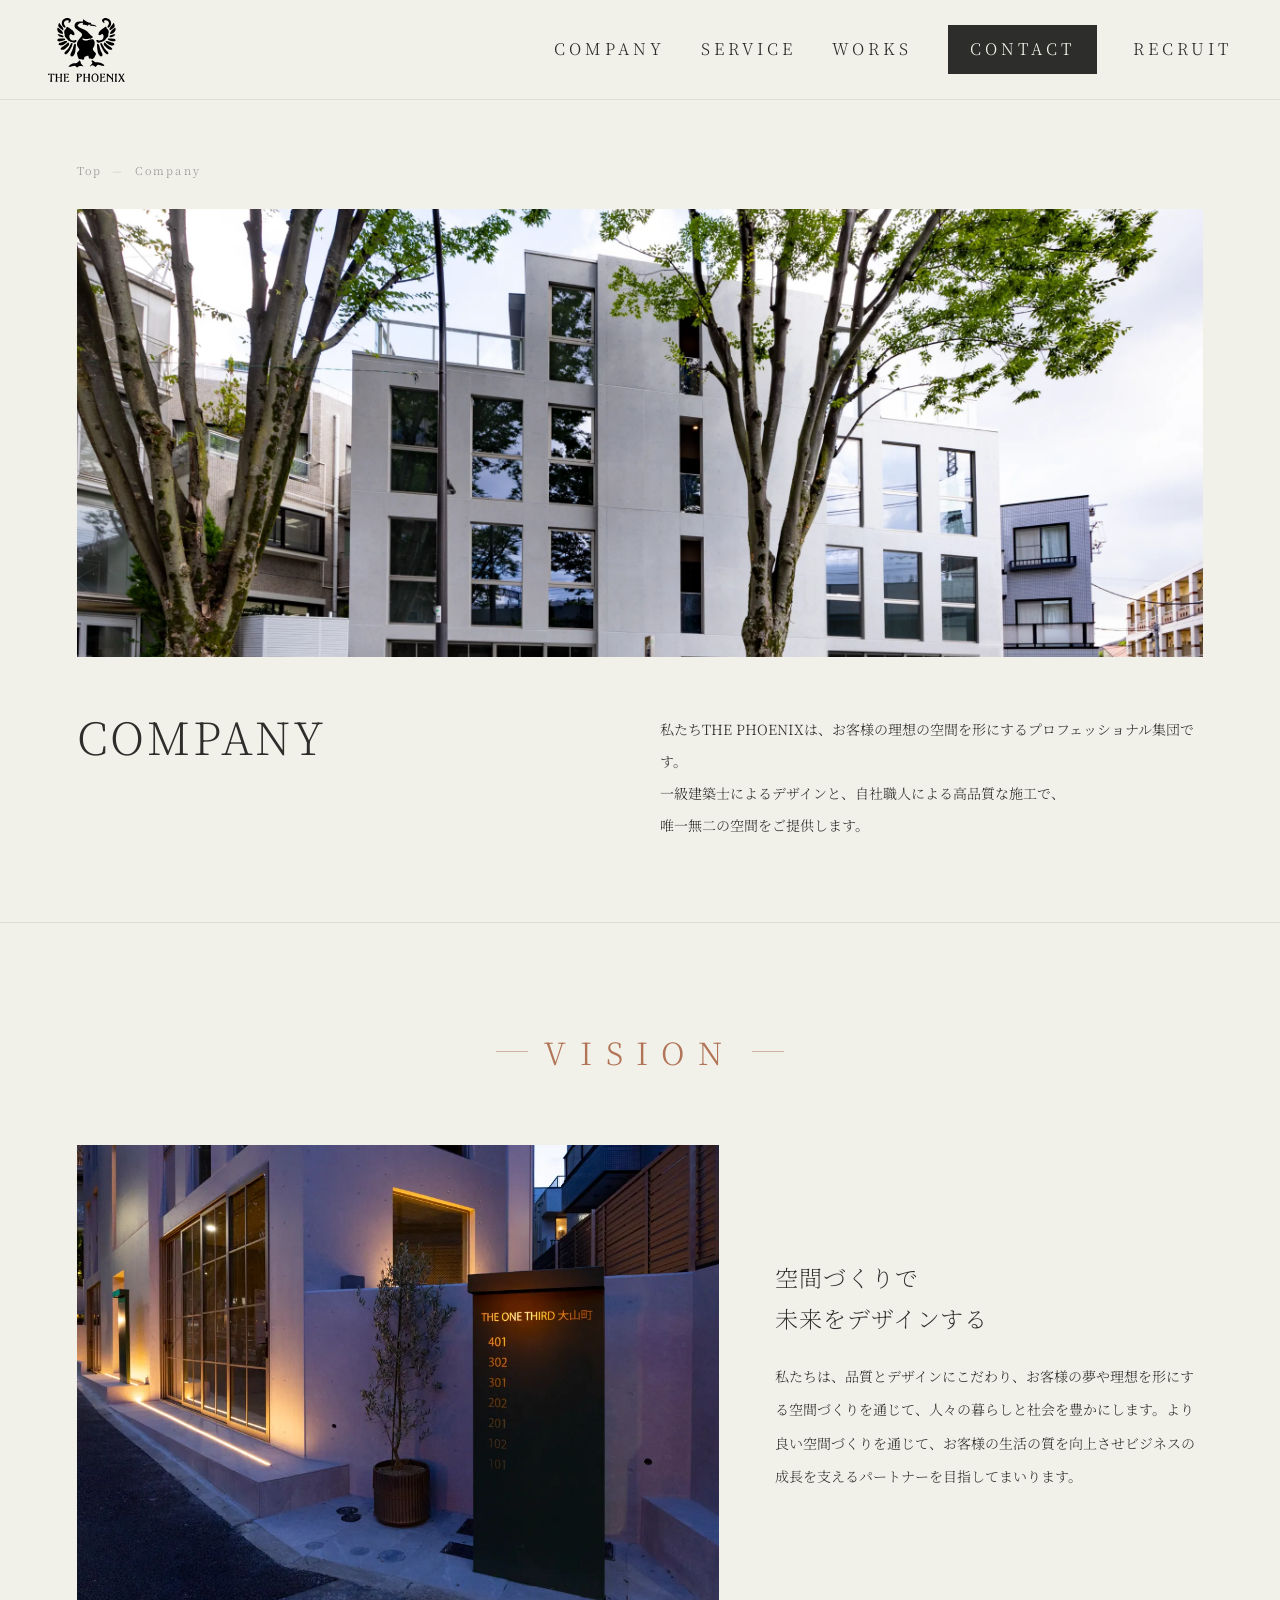
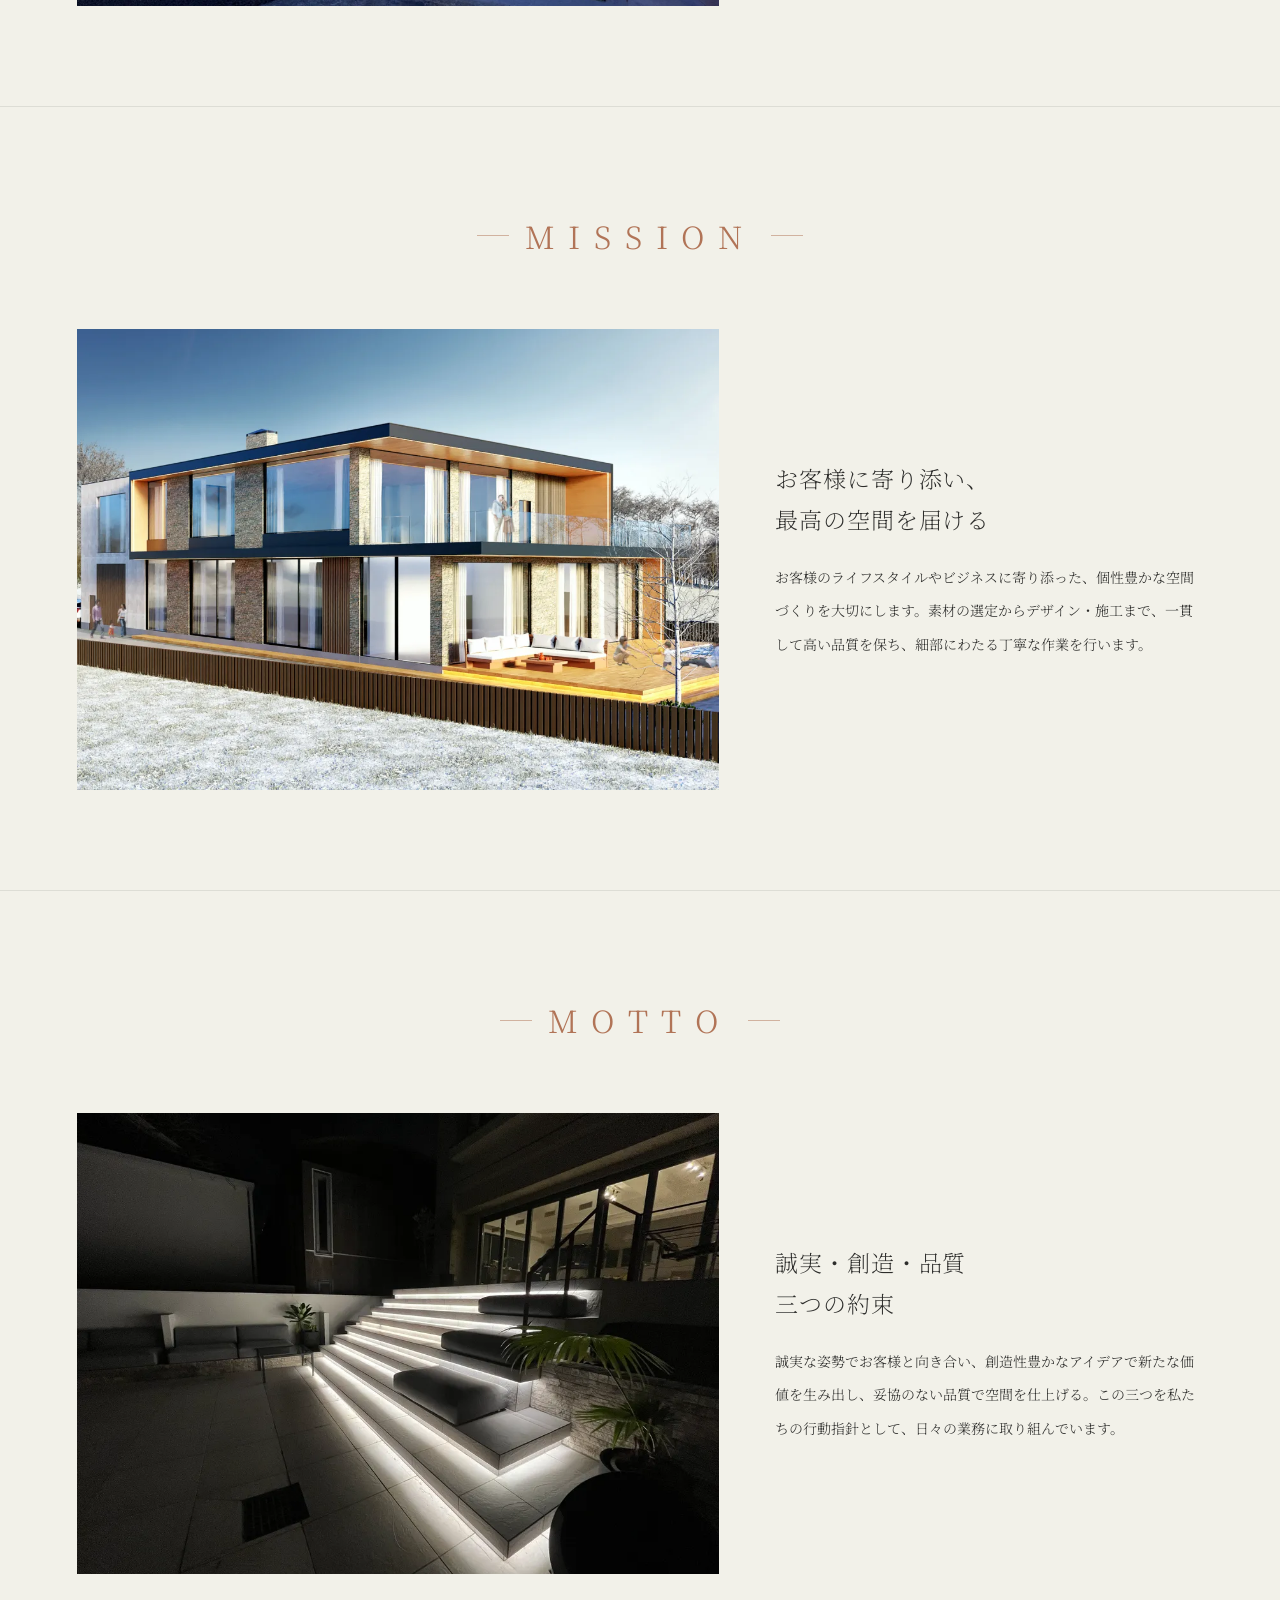
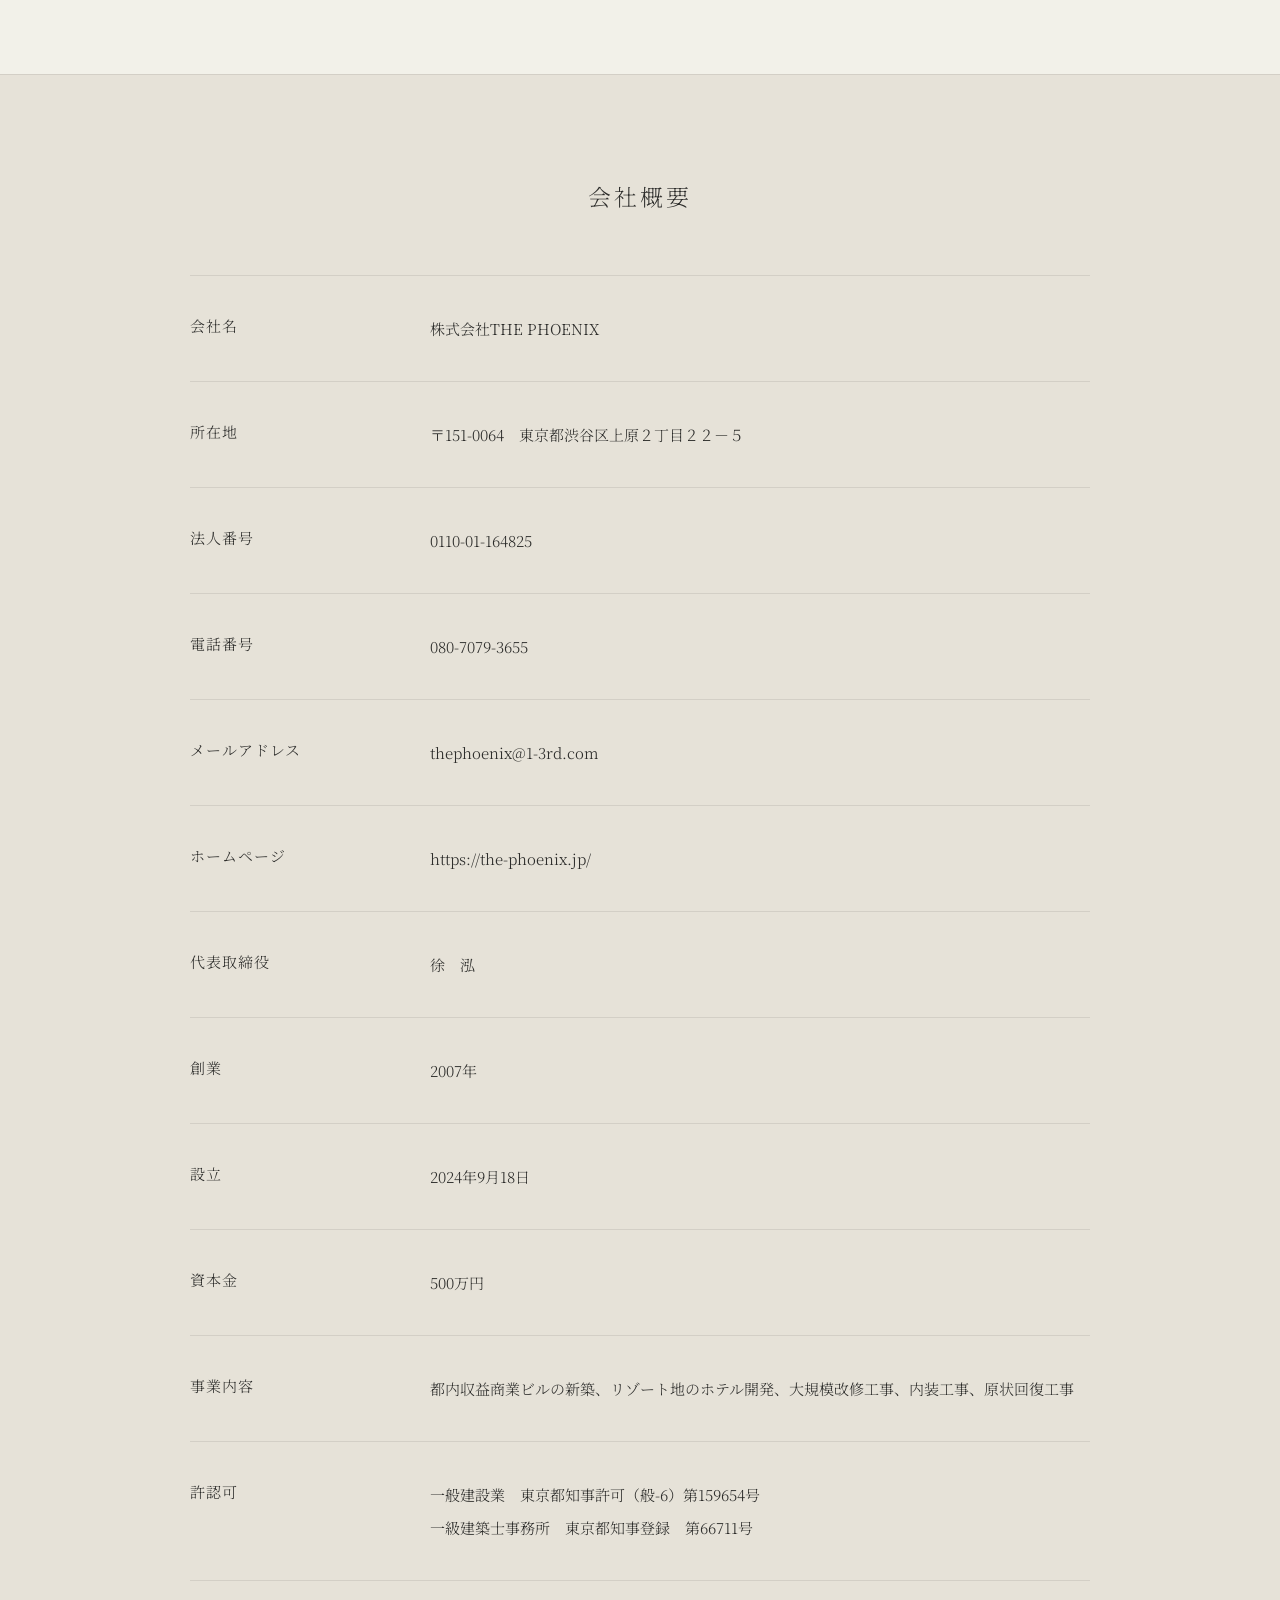
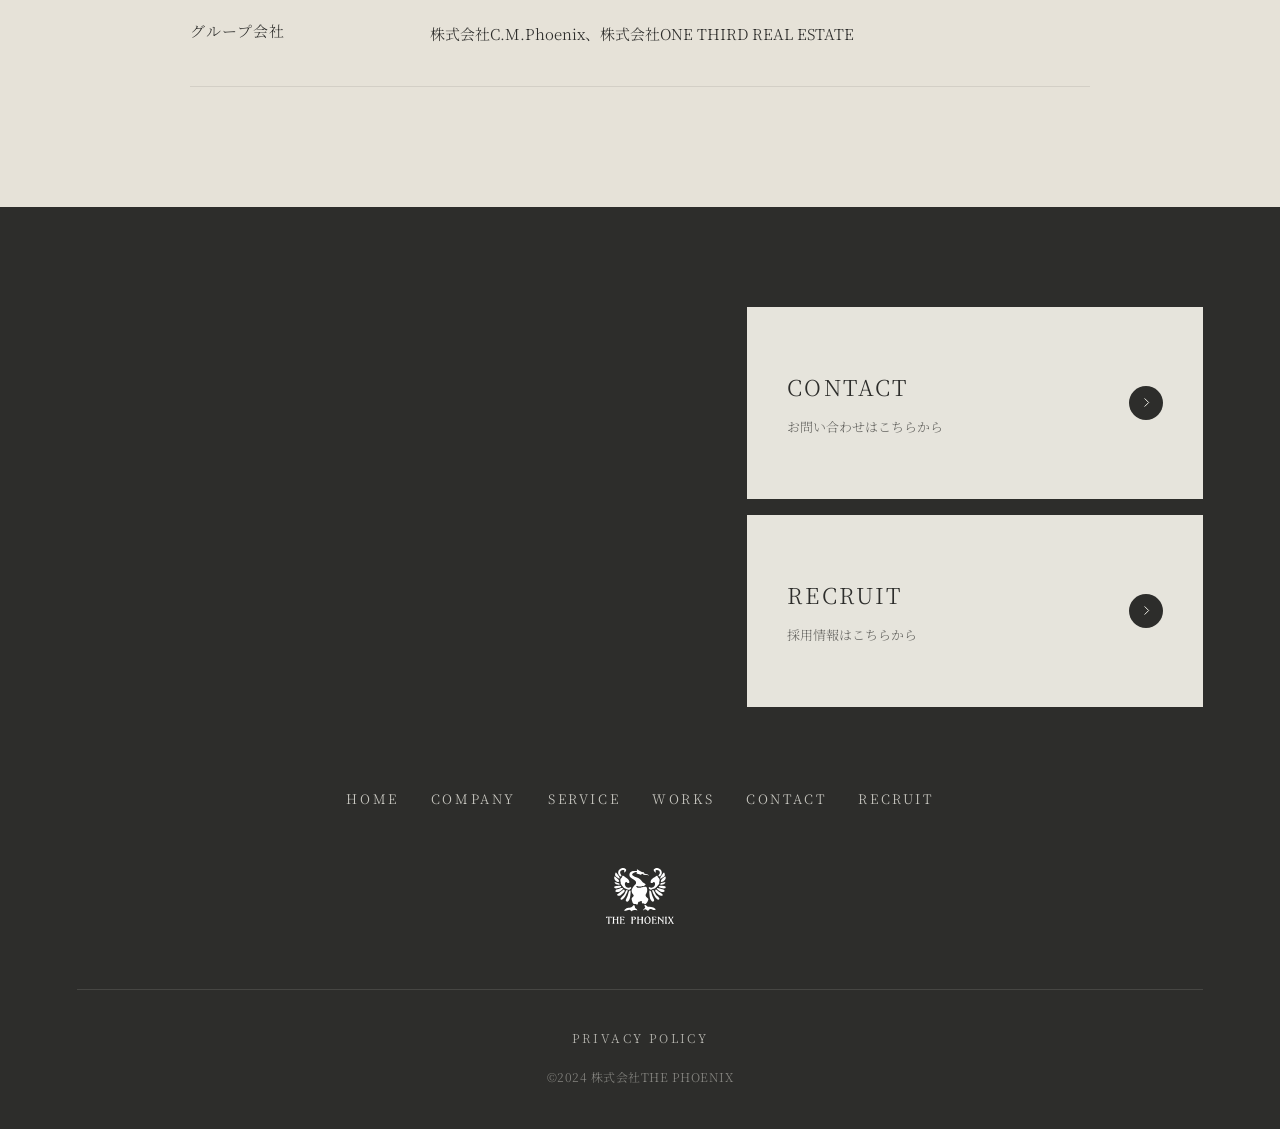
==== company.html @ 93341896 "THE PHOENIX 網站初版：六頁靜態網站 + 共用 assets 六頁（index/company/service/works/contact/recruit）、共用 CSS/JS、 全站字型 " ====
<!DOCTYPE html>
<html lang="ja">
<head>
  <meta charset="UTF-8">
  <meta name="viewport" content="width=device-width, initial-scale=1.0">
  <title>THE PHOENIX — Company</title>
  <link rel="preconnect" href="https://fonts.googleapis.com">
  <link rel="preconnect" href="https://fonts.gstatic.com" crossorigin>
  <link href="https://fonts.googleapis.com/css2?family=Inter:wght@200;300;400&family=Noto+Serif+JP:wght@200;300&family=Noto+Sans+JP:wght@300;400&display=swap" rel="stylesheet">
  <link rel="stylesheet" href="assets/css/style.css">
</head>
<body class="page-company">

<!-- HEADER -->
<header class="header">
  <a class="header-logo" href="index.html"><img src="assets/img/logo.svg" alt="THE PHOENIX"></a>
  <nav class="header-nav" id="header-nav">
    <a href="company.html">Company</a>
    <a href="service.html">Service</a>
    <a href="works.html">Works</a>
    <a class="nav-cta" href="contact.html">Contact</a>
    <a href="recruit.html">Recruit</a>
  </nav>
  <button class="nav-toggle" id="nav-toggle" aria-label="メニュー" aria-expanded="false">
    <span></span><span></span><span></span>
  </button>
</header>


<!-- PAGE HERO -->
<div class="page-hero">
  <p class="breadcrumb">
    <a href="index.html">Top</a>
    <span>—</span>
    Company
  </p>
  <div class="page-hero-photo">
    <img src="assets/img/img2.webp" alt="Company">
  </div>
  <div class="page-hero-meta">
    <h1 class="page-hero-title">Company</h1>
    <p class="page-hero-desc">
      私たちTHE PHOENIXは、お客様の理想の空間を形にするプロフェッショナル集団です。<br>
      一級建築士によるデザインと、自社職人による高品質な施工で、<br>
      唯一無二の空間をご提供します。
    </p>
  </div>
</div>


<!-- VISION -->
<section class="content-section">
  <p class="content-section-label">Vision</p>
  <div class="content-grid">
    <div class="content-photo">
      <img src="assets/img/service01.webp" alt="Vision">
    </div>
    <div class="content-text-block">
      <h2 class="content-heading">空間づくりで<br>未来をデザインする</h2>
      <p class="content-body">
        私たちは、品質とデザインにこだわり、お客様の夢や理想を形にする空間づくりを通じて、人々の暮らしと社会を豊かにします。より良い空間づくりを通じて、お客様の生活の質を向上させビジネスの成長を支えるパートナーを目指してまいります。
      </p>
    </div>
  </div>
</section>


<!-- MISSION -->
<section class="content-section">
  <p class="content-section-label">Mission</p>
  <div class="content-grid">
    <div class="content-photo">
      <img src="assets/img/service02.webp" alt="Mission">
    </div>
    <div class="content-text-block">
      <h2 class="content-heading">お客様に寄り添い、<br>最高の空間を届ける</h2>
      <p class="content-body">
        お客様のライフスタイルやビジネスに寄り添った、個性豊かな空間づくりを大切にします。素材の選定からデザイン・施工まで、一貫して高い品質を保ち、細部にわたる丁寧な作業を行います。
      </p>
    </div>
  </div>
</section>


<!-- MOTTO -->
<section class="content-section">
  <p class="content-section-label">Motto</p>
  <div class="content-grid">
    <div class="content-photo">
      <img src="assets/img/service03.webp" alt="Motto">
    </div>
    <div class="content-text-block">
      <h2 class="content-heading">誠実・創造・品質<br>三つの約束</h2>
      <p class="content-body">
        誠実な姿勢でお客様と向き合い、創造性豊かなアイデアで新たな価値を生み出し、妥協のない品質で空間を仕上げる。この三つを私たちの行動指針として、日々の業務に取り組んでいます。
      </p>
    </div>
  </div>
</section>


<!-- ABOUT / 会社概要 -->
<section class="about-section">
  <h2 class="about-title">会社概要</h2>
  <div class="about-table">
    <div class="about-row">
      <p class="about-label">会社名</p>
      <p class="about-value">株式会社THE PHOENIX</p>
    </div>
    <div class="about-row">
      <p class="about-label">所在地</p>
      <p class="about-value">〒151-0064　東京都渋谷区上原２丁目２２－５</p>
    </div>
    <div class="about-row">
      <p class="about-label">法人番号</p>
      <p class="about-value">0110-01-164825</p>
    </div>
    <div class="about-row">
      <p class="about-label">電話番号</p>
      <p class="about-value">080-7079-3655</p>
    </div>
    <div class="about-row">
      <p class="about-label">メールアドレス</p>
      <p class="about-value"><a href="mailto:thephoenix@1-3rd.com">thephoenix@1-3rd.com</a></p>
    </div>
    <div class="about-row">
      <p class="about-label">ホームページ</p>
      <p class="about-value"><a href="https://the-phoenix.jp/" target="_blank" rel="noopener">https://the-phoenix.jp/</a></p>
    </div>
    <div class="about-row">
      <p class="about-label">代表取締役</p>
      <p class="about-value">徐　泓</p>
    </div>
    <div class="about-row">
      <p class="about-label">創業</p>
      <p class="about-value">2007年</p>
    </div>
    <div class="about-row">
      <p class="about-label">設立</p>
      <p class="about-value">2024年9月18日</p>
    </div>
    <div class="about-row">
      <p class="about-label">資本金</p>
      <p class="about-value">500万円</p>
    </div>
    <div class="about-row">
      <p class="about-label">事業内容</p>
      <p class="about-value">都内収益商業ビルの新築、リゾート地のホテル開発、大規模改修工事、内装工事、原状回復工事</p>
    </div>
    <div class="about-row">
      <p class="about-label">許認可</p>
      <p class="about-value">
        一般建設業　東京都知事許可（般-6）第159654号<br>
        一級建築士事務所　東京都知事登録　第66711号
      </p>
    </div>
    <div class="about-row">
      <p class="about-label">グループ会社</p>
      <p class="about-value">株式会社C.M.Phoenix、株式会社ONE THIRD REAL ESTATE</p>
    </div>
  </div>
</section>


<!-- FOOTER -->
<footer class="footer">
  <div class="footer-cta">
    <div class="footer-cta-grid">
      <div class="footer-map">
        <iframe src="https://www.google.com/maps?q=%E6%9D%B1%E4%BA%AC%E9%83%BD%E6%B8%8B%E8%B0%B7%E5%8C%BA%E4%B8%8A%E5%8E%9F2-22-5&output=embed" loading="lazy" referrerpolicy="no-referrer-when-downgrade" title="THE PHOENIX 所在地"></iframe>
      </div>
      <div class="footer-cta-cards">
        <a class="footer-cta-card" href="contact.html">
          <div class="footer-cta-card-text">
            <span class="footer-cta-card-title">CONTACT</span>
            <span class="footer-cta-card-sub">お問い合わせはこちらから</span>
          </div>
          <span class="footer-cta-card-arrow">
            <svg viewBox="0 0 24 24"><path d="M9 5l7 7-7 7"/></svg>
          </span>
        </a>
        <a class="footer-cta-card" href="recruit.html">
          <div class="footer-cta-card-text">
            <span class="footer-cta-card-title">RECRUIT</span>
            <span class="footer-cta-card-sub">採用情報はこちらから</span>
          </div>
          <span class="footer-cta-card-arrow">
            <svg viewBox="0 0 24 24"><path d="M9 5l7 7-7 7"/></svg>
          </span>
        </a>
      </div>
    </div>
  </div>

  <div class="footer-main">
    <nav class="footer-nav">
      <a href="index.html">Home</a>
      <a href="company.html">Company</a>
      <a href="service.html">Service</a>
      <a href="works.html">Works</a>
      <a href="contact.html">Contact</a>
      <a href="recruit.html">Recruit</a>
    </nav>

    <div class="footer-logo">
      <img src="assets/img/logo.svg" alt="THE PHOENIX">
    </div>

    <div class="footer-bottom">
      <a class="footer-policy" href="#">Privacy Policy</a>
      <p class="footer-copyright">©2024 株式会社THE PHOENIX</p>
    </div>
  </div>
</footer>

  <script src="assets/js/common.js"></script>
</body>
</html>
---- assets/css/style.css ----
/* THE PHOENIX — 全站共用樣式表
   由六頁各自的內嵌 <style> 合併而成（2026-07-08） */

/* ============================================================
   PAGE: INDEX (Home)
   ============================================================ */
    *, *::before, *::after { box-sizing: border-box; margin: 0; padding: 0; }

    :root {
      --milk:     #F2F1E9;
      --stone:    #E6E2D8;
      --clay:     #B17457;
      --graphite: #2D2D2B;
      --border:   rgba(45,45,43,0.10);
    }

    body {
      font-family: 'Noto Serif JP', serif;
      font-weight: 300;
      background: var(--milk);
      color: var(--graphite);
      line-height: 1.9;
      -webkit-font-smoothing: antialiased;
    }

    a { color: inherit; text-decoration: none; }


    /* ─── HEADER ─── */
    .header {
      position: fixed;
      top: 0; left: 0; right: 0;
      z-index: 100;
      height: 100px;
      display: flex;
      align-items: center;
      justify-content: space-between;
      padding: 0 48px;
      background: rgba(242,241,233,0.88);
      backdrop-filter: blur(12px);
      border-bottom: 1px solid var(--border);
    }

    .header-logo {
      display: flex;
      align-items: center;
    }

    .header-logo img {
      height: 64px;
      width: auto;
      filter: invert(1);
    }

    .header-nav {
      display: flex;
      align-items: center;
      gap: 36px;
    }

    .header-nav a {
      font-family: 'Noto Serif JP', serif;
      font-size: 16px;
      letter-spacing: 0.25em;
      text-transform: uppercase;
      color: var(--graphite);
      opacity: 1;
    }

    .header-nav .nav-cta {
      background: var(--graphite);
      color: var(--milk);
      padding: 9px 22px;
    }


    /* ─── HERO ─── */
    @keyframes heroZoom {
      from { transform: scale(1.08) translateY(0px); }
      to   { transform: scale(1)    translateY(0px); }
    }

    .hero {
      position: relative;
      height: 100vh;
      overflow: hidden;
    }

    #hero-img {
      position: absolute;
      inset: 0;
      width: 100%;
      height: 110%;   /* 多出 10% 供 parallax 移動 */
      top: -5%;
      object-fit: cover;
      object-position: center 40%;
      display: block;
      filter: brightness(1.08) contrast(0.96) saturate(1.05);
      animation: heroZoom 10s cubic-bezier(0.25, 0.46, 0.45, 0.94) forwards;
      will-change: transform;
    }

    .hero-overlay {
      position: absolute;
      inset: 0;
      background:
        linear-gradient(to bottom, rgba(20,18,16,0.28) 0%, transparent 35%),
        linear-gradient(to top,    rgba(20,18,16,0.55) 0%, transparent 55%);
    }

    /* ── 中央 Logo ── */
    .hero-logo {
      position: absolute;
      inset: 0;
      display: flex;
      align-items: center;
      justify-content: center;
      z-index: 10;
    }

    .hero-logo-img {
      width: clamp(90px, 9vw, 130px);
      opacity: 0.88;
      filter: drop-shadow(0 2px 16px rgba(0,0,0,0.3));
    }

    /* ── 左下 tagline ── */
    .hero-content {
      position: absolute;
      bottom: 80px;
      left: 0;
      right: 0;
      text-align: center;
      z-index: 10;
    }

    .hero-eyebrow {
      font-family: 'Noto Serif JP', serif;
      font-size: 11px;
      letter-spacing: 0.5em;
      text-transform: uppercase;
      color: rgba(255,255,255,0.4);
      margin-bottom: 16px;
      display: flex;
      align-items: center;
      gap: 14px;
    }

    .hero-eyebrow::before {
      content: '';
      display: block;
      width: 28px;
      height: 1px;
      background: rgba(255,255,255,0.28);
    }

    .hero-title {
      font-family: 'Noto Serif JP', serif;
      font-size: clamp(18px, 2.2vw, 32px);
      font-weight: 200;
      color: rgba(255,255,255,0.85);
      line-height: 2;
      letter-spacing: 0.06em;
      text-shadow: 0 2px 20px rgba(0,0,0,0.25);
    }

    .hero-scroll {
      position: absolute;
      bottom: 32px;
      left: 50%;
      transform: translateX(-50%);
      display: flex;
      flex-direction: column;
      align-items: center;
      gap: 10px;
      z-index: 10;
    }

    .hero-scroll span {
      font-family: 'Noto Serif JP', serif;
      font-size: 16px;
      letter-spacing: 0.5em;
      text-transform: uppercase;
      color: rgba(255,255,255,0.35);
    }

    .hero-scroll-line {
      width: 1px;
      height: 44px;
      background: linear-gradient(to bottom, rgba(255,255,255,0.35), transparent);
    }


    /* ─── MISSION ─── */
    .mission {
      background: #d6d6cf;
      padding: 120px 48px 80px;
    }

    .mission-inner {
      max-width: 1200px;
      margin: 0 auto;
      display: grid;
      grid-template-columns: 1fr 1fr;
      gap: 64px;
      align-items: end;
      margin-bottom: 80px;
    }

    .mission-title {
      font-family: 'Noto Serif JP', serif;
      font-size: clamp(48px, 6.4vw, 90px);
      font-weight: 200;
      color: var(--graphite);
      letter-spacing: -0.01em;
      line-height: 1;
      text-transform: uppercase;
    }

    .mission-right {
      display: flex;
      flex-direction: column;
      gap: 28px;
      padding-bottom: 8px;
    }

    .mission-jp-title {
      font-family: 'Noto Serif JP', serif;
      font-size: clamp(17px, 1.6vw, 22px);
      font-weight: 200;
      color: var(--graphite);
      line-height: 2;
      letter-spacing: 0.08em;
      opacity: 1;
    }

    .mission-body-text {
      font-size: 16.5px;
      line-height: 2.4;
      color: var(--graphite);
      opacity: 1;
    }


    /* ─── STATS ─── */
    .stats-section {
      background: rgba(242, 241, 233, 0.88);
      padding: 100px 0;
    }

    .stats {
      max-width: 1200px;
      margin: 0 auto;
      border-top: 1px solid var(--border);
      border-bottom: 1px solid var(--border);
    }

    .stats-grid {
      display: grid;
      grid-template-columns: repeat(4, 1fr);
    }

    .stat-item {
      padding: 48px 32px;
      border-right: 1px solid var(--border);
    }

    .stat-item:last-child { border-right: none; }

    .stat-icon {
      display: block;
      width: 44px;
      height: 44px;
      margin-bottom: 20px;
      color: var(--graphite);
      opacity: 0.35;
    }

    .stat-category {
      font-size: 16px;
      color: var(--graphite);
      opacity: 1;
      letter-spacing: 0.05em;
      margin-bottom: 16px;
    }

    .stat-number {
      font-family: 'Noto Serif JP', serif;
      font-size: clamp(42px, 4.6vw, 64px);
      font-weight: 200;
      color: var(--graphite);
      line-height: 1;
      letter-spacing: 0.02em;
    }

    .stat-unit {
      font-size: 15px;
      color: var(--graphite);
      opacity: 1;
      margin-top: 8px;
    }


    /* ─── MESSAGE ─── */
    .message {
      background: var(--stone);
      display: grid;
      grid-template-columns: 2fr 3fr;
      padding: 200px 0;
    }

    .message-img {
      padding: 0;
      overflow: hidden;
    }

    .message-img img {
      width: 100%;
      height: 100%;
      object-fit: cover;
      border-radius: 2px;
      display: block;
    }

    .message-content {
      padding: 80px 72px;
      display: flex;
      flex-direction: column;
      justify-content: center;
    }

    .message-content .eyebrow {
      font-size: clamp(28px, 3.5vw, 52px);
      letter-spacing: 0.2em;
      margin-bottom: 48px;
    }

    .eyebrow {
      font-family: 'Noto Serif JP', serif;
      font-size: 15px;
      letter-spacing: 0.45em;
      text-transform: uppercase;
      color: var(--clay);
      margin-bottom: 40px;
      display: flex;
      align-items: center;
      gap: 16px;
    }

    .eyebrow::after {
      content: '';
      display: block;
      width: 32px;
      height: 1px;
      background: var(--clay);
      opacity: 0.5;
    }

    .message-text p {
      font-size: 15px;
      line-height: 2.6;
      color: var(--graphite);
      opacity: 1;
      margin-bottom: 18px;
    }

    .message-author {
      margin-top: 40px;
      padding-top: 20px;
      border-top: 1px solid var(--border);
      font-size: clamp(14px, 1.1vw, 17px);
      color: var(--graphite);
      opacity: 1;
      letter-spacing: 0.1em;
    }


    /* ─── SERVICE ─── */
    .service {
      background: var(--graphite);
    }

    .service-photos {
      display: flex;
      height: 580px;
      gap: 1px;
      background: #ffffff;
      overflow: hidden;
    }

    .service-photo {
      position: relative;
      overflow: hidden;
      flex: 0 0 20vw;
      transition: flex-basis 0.5s cubic-bezier(0.4, 0, 0.2, 1);
    }


    .service-photo img {
      width: 100%;
      height: 100%;
      object-fit: cover;
      display: block;
      filter: brightness(0.62);
      transition: transform 0.6s ease, filter 0.6s ease;
    }

    .service-photo:hover img {
      transform: scale(1.04);
      filter: brightness(0.50);
    }

    .service-photo-text {
      position: absolute;
      bottom: 0;
      left: 0;
      right: 0;
      padding: 28px 30px;
      background: linear-gradient(to top, rgba(20,18,16,0.72) 0%, transparent 100%);
      z-index: 5;
    }

    .service-photo-num {
      font-family: 'Noto Serif JP', serif;
      font-size: 13px;
      letter-spacing: 0.4em;
      color: var(--clay);
      display: block;
      margin-bottom: 10px;
    }

    .service-photo-title {
      font-family: 'Noto Serif JP', serif;
      font-size: clamp(15px, 1.3vw, 20px);
      font-weight: 200;
      color: rgba(255,255,255,0.92);
      line-height: 1.8;
      letter-spacing: 0.04em;
      margin-bottom: 8px;
    }

    .service-photo-desc {
      font-size: 13px;
      color: rgba(255,255,255,0.52);
      line-height: 1.8;
      letter-spacing: 0.02em;
      opacity: 0;
      transform: translateY(10px);
      transition: opacity 0.45s ease, transform 0.45s ease;
    }

    .service-photo:hover .service-photo-desc {
      opacity: 1;
      transform: translateY(0);
    }

    .service-list-wrap {
      padding: 0;
    }

    .service-list {
      display: grid;
      grid-template-columns: repeat(5, 1fr);
      gap: 2px;
    }


    .service-num {
      font-family: 'Noto Serif JP', serif;
      font-size: 15px;
      letter-spacing: 0.4em;
      color: var(--clay);
      display: block;
      margin-bottom: 14px;
    }

    .service-name {
      font-family: 'Noto Serif JP', serif;
      font-size: 16px;
      font-weight: 200;
      color: rgba(242,241,233,0.80);
      line-height: 1.9;
      letter-spacing: 0.04em;
      margin-bottom: 12px;
    }

    .service-desc {
      font-size: 15.5px;
      line-height: 2.1;
      color: rgba(242,241,233,0.32);
    }

    .service-link {
      display: inline-flex;
      align-items: center;
      gap: 10px;
      font-family: 'Noto Serif JP', serif;
      font-size: 15px;
      letter-spacing: 0.3em;
      text-transform: uppercase;
      color: var(--clay);
      margin-top: 20px;
    }

    .service-viewmore {
      padding: 36px 48px 48px;
      text-align: right;
    }

    .service-viewmore a {
      font-family: 'Noto Serif JP', serif;
      font-size: 16px;
      letter-spacing: 0.3em;
      text-transform: uppercase;
      color: rgba(242,241,233,0.38);
      border-bottom: 1px solid rgba(242,241,233,0.15);
      padding-bottom: 2px;
    }


    /* ─── RECRUIT ─── */
    .recruit {
      background: var(--milk);
      position: relative;
      padding: 100px 0;
      overflow: hidden;
    }

    .recruit-big-title {
      font-family: 'Noto Serif JP', serif;
      font-size: clamp(72px, 10vw, 148px);
      font-weight: 600;
      color: var(--graphite);
      line-height: 1;
      letter-spacing: 0.02em;
      position: absolute;
      left: 5%;
      top: 50%;
      transform: translateY(-50%);
      z-index: 1;
      pointer-events: none;
    }

    .recruit-card {
      position: relative;
      z-index: 2;
      background: #E6E4DC;
      margin: 0 auto;
      width: 70vw;
      padding: 56px 64px;
      display: flex;
      flex-direction: column;
      align-items: center;
      text-align: center;
      gap: 24px;
    }

    .recruit-card-title {
      font-family: 'Noto Serif JP', serif;
      font-size: clamp(17px, 1.6vw, 22px);
      font-weight: 200;
      color: var(--graphite);
      letter-spacing: 0.12em;
    }

    .recruit-card-text {
      font-size: 15px;
      line-height: 2.2;
      color: var(--graphite);
      opacity: 1;
      max-width: 480px;
    }

    .recruit-card-btn {
      display: inline-block;
      background: var(--graphite);
      color: var(--milk);
      font-family: 'Noto Serif JP', serif;
      font-size: 13px;
      font-weight: 300;
      letter-spacing: 0.18em;
      padding: 14px 48px;
      margin-top: 4px;
    }


    /* ─── FOOTER ─── */
    .footer-cta {
      background: var(--graphite);
      padding: 100px 6vw 0;
    }

    .footer-cta-grid {
      max-width: 1200px;
      margin: 0 auto;
      display: grid;
      grid-template-columns: 1.4fr 1fr;
      gap: 32px;
      align-items: stretch;
    }

    .footer-map {
      height: 400px;
      overflow: hidden;
    }

    .footer-map iframe {
      width: 100%;
      height: 100%;
      border: 0;
      display: block;
      filter: grayscale(1) invert(0.92) contrast(0.9);
    }

    .footer-cta-cards {
      height: 400px;
      display: flex;
      flex-direction: column;
      gap: 16px;
    }

    .footer-cta-card {
      flex: 1;
      background: #E6E4DC;
      padding: 0 40px;
      display: flex;
      align-items: center;
      justify-content: space-between;
      transition: opacity 0.25s ease;
    }

    .footer-cta-card:hover {
      opacity: 0.85;
    }

    .footer-cta-card-text {
      display: flex;
      flex-direction: column;
      gap: 8px;
    }

    .footer-cta-card-title {
      font-family: 'Noto Serif JP', serif;
      font-size: 22px;
      letter-spacing: 0.1em;
      color: var(--graphite);
    }

    .footer-cta-card-sub {
      font-size: 13px;
      color: var(--graphite);
      opacity: 0.7;
    }

    .footer-cta-card-arrow {
      width: 34px;
      height: 34px;
      border-radius: 50%;
      background: var(--graphite);
      display: flex;
      align-items: center;
      justify-content: center;
      flex-shrink: 0;
    }

    .footer-cta-card-arrow svg {
      width: 13px;
      height: 13px;
      fill: none;
      stroke: var(--milk);
      stroke-width: 1.8;
      stroke-linecap: round;
      stroke-linejoin: round;
    }

    .footer-main {
      background: var(--graphite);
      padding: 80px 6vw 40px;
      text-align: center;
    }

    .footer-nav {
      display: flex;
      justify-content: center;
      flex-wrap: wrap;
      gap: 32px;
      margin-bottom: 56px;
    }

    .footer-nav a {
      font-family: 'Noto Serif JP', serif;
      font-size: 13px;
      letter-spacing: 0.2em;
      text-transform: uppercase;
      color: var(--milk);
      opacity: 0.8;
    }

    .footer-nav a:hover {
      opacity: 1;
    }

    .footer-logo img {
      height: 56px;
      width: auto;
    }

    .footer-bottom {
      margin-top: 56px;
      padding-top: 32px;
      border-top: 1px solid rgba(242,241,233,0.12);
    }

    .footer-policy {
      font-family: 'Noto Serif JP', serif;
      font-size: 12px;
      letter-spacing: 0.2em;
      text-transform: uppercase;
      color: var(--milk);
      opacity: 0.7;
      margin-bottom: 16px;
      display: inline-block;
    }

    .footer-copyright {
      font-size: 12px;
      color: var(--milk);
      opacity: 0.45;
      letter-spacing: 0.04em;
    }

/* ============================================================
   PAGE: COMPANY
   ============================================================ */
    *, *::before, *::after { box-sizing: border-box; margin: 0; padding: 0; }

    :root {
      --milk:     #F2F1E9;
      --stone:    #E6E2D8;
      --clay:     #B17457;
      --graphite: #2D2D2B;
      --border:   rgba(45,45,43,0.10);
    }

    body {
      font-family: 'Noto Serif JP', serif;
      font-weight: 300;
      background: var(--milk);
      color: var(--graphite);
      line-height: 1.9;
      -webkit-font-smoothing: antialiased;
    }

    a { color: inherit; text-decoration: none; }


    /* ─── HEADER ─── */
    .header {
      position: fixed;
      top: 0; left: 0; right: 0;
      z-index: 100;
      height: 100px;
      display: flex;
      align-items: center;
      justify-content: space-between;
      padding: 0 48px;
      background: rgba(242,241,233,0.88);
      backdrop-filter: blur(12px);
      border-bottom: 1px solid var(--border);
    }

    .header-logo {
      display: flex;
      align-items: center;
    }

    .header-logo img {
      height: 64px;
      width: auto;
      filter: invert(1);
    }

    .header-nav {
      display: flex;
      align-items: center;
      gap: 36px;
    }

    .header-nav a {
      font-family: 'Noto Serif JP', serif;
      font-size: 16px;
      letter-spacing: 0.25em;
      text-transform: uppercase;
      color: var(--graphite);
    }

    .header-nav .nav-cta {
      background: var(--graphite);
      color: var(--milk);
      padding: 9px 22px;
    }


    /* ─── PAGE HERO ─── */
    .page-hero {
      padding-top: 160px;
      padding-bottom: 80px;
      padding-left: 6vw;
      padding-right: 6vw;
    }

    .breadcrumb {
      font-family: 'Noto Serif JP', serif;
      font-size: 11px;
      letter-spacing: 0.2em;
      color: var(--graphite);
      opacity: 0.45;
      margin-bottom: 28px;
      display: flex;
      align-items: center;
      gap: 10px;
    }

    .breadcrumb span { opacity: 0.5; }

    .page-hero-photo {
      width: 100%;
      height: clamp(256px, 35vw, 464px);
      overflow: hidden;
    }

    .page-hero-photo img {
      width: 100%;
      height: 100%;
      object-fit: cover;
      object-position: center 40%;
      display: block;
    }

    .page-hero-meta {
      display: grid;
      grid-template-columns: 1fr 1fr;
      align-items: start;
      gap: 40px;
      margin-top: 48px;
    }

    .page-hero-title {
      font-family: 'Noto Serif JP', serif;
      font-size: clamp(28px, 3.5vw, 52px);
      font-weight: 200;
      letter-spacing: 0.06em;
      line-height: 1.4;
      text-transform: uppercase;
    }



    /* ─── CONTENT SECTIONS ─── */
    .content-section {
      padding: 100px 6vw;
      border-top: 1px solid var(--border);
    }

    .content-section-label {
      font-family: 'Noto Serif JP', serif;
      font-size: clamp(22px, 2.4vw, 34px);
      letter-spacing: 0.45em;
      text-transform: uppercase;
      color: var(--clay);
      text-align: center;
      margin-bottom: 64px;
      display: flex;
      align-items: center;
      justify-content: center;
      gap: 16px;
    }

    .content-section-label::before,
    .content-section-label::after {
      content: '';
      display: block;
      width: 32px;
      height: 1px;
      background: var(--clay);
      opacity: 0.5;
    }

    .content-grid {
      display: grid;
      grid-template-columns: 3fr 2fr;
      gap: 56px;
      align-items: center;
    }

    .content-photo {
      overflow: hidden;
    }

    .content-photo img {
      width: 100%;
      height: clamp(280px, 36vw, 520px);
      object-fit: cover;
      display: block;
    }

    .content-text-block {
      display: flex;
      flex-direction: column;
      gap: 20px;
    }

    .content-category {
      font-family: 'Noto Serif JP', serif;
      font-size: 11px;
      letter-spacing: 0.4em;
      text-transform: uppercase;
      color: var(--clay);
    }

    .content-heading {
      font-family: 'Noto Serif JP', serif;
      font-size: clamp(18px, 1.8vw, 26px);
      font-weight: 200;
      line-height: 1.8;
      letter-spacing: 0.04em;
      color: var(--graphite);
    }

    .content-body {
      font-size: 14px;
      line-height: 2.4;
      color: var(--graphite);
    }


    /* ─── ABOUT / 会社概要 ─── */
    .about-section {
      padding: 100px 6vw 120px;
      border-top: 1px solid var(--border);
      background: var(--stone);
    }

    .about-title {
      font-family: 'Noto Serif JP', serif;
      font-size: clamp(18px, 1.8vw, 26px);
      font-weight: 200;
      letter-spacing: 0.12em;
      text-align: center;
      margin-bottom: 56px;
      color: var(--graphite);
    }

    .about-table {
      max-width: 900px;
      margin: 0 auto;
      border-top: 1px solid var(--border);
    }

    .about-row {
      display: grid;
      grid-template-columns: 200px 1fr;
      gap: 40px;
      padding: 36px 0;
      border-bottom: 1px solid var(--border);
      align-items: start;
    }

    .about-label {
      font-size: 15px;
      letter-spacing: 0.06em;
      color: var(--graphite);
    }

    .about-value {
      font-size: 15px;
      line-height: 2.2;
      color: var(--graphite);
    }


    /* ─── FOOTER ─── */
    .footer-cta {
      background: var(--graphite);
      padding: 100px 6vw 0;
    }

    .footer-cta-grid {
      max-width: 1200px;
      margin: 0 auto;
      display: grid;
      grid-template-columns: 1.4fr 1fr;
      gap: 32px;
      align-items: stretch;
    }

    .footer-map {
      height: 400px;
      overflow: hidden;
    }

    .footer-map iframe {
      width: 100%;
      height: 100%;
      border: 0;
      display: block;
      filter: grayscale(1) invert(0.92) contrast(0.9);
    }

    .footer-cta-cards {
      height: 400px;
      display: flex;
      flex-direction: column;
      gap: 16px;
    }

    .footer-cta-card {
      flex: 1;
      background: #E6E4DC;
      padding: 0 40px;
      display: flex;
      align-items: center;
      justify-content: space-between;
      transition: opacity 0.25s ease;
    }

    .footer-cta-card:hover {
      opacity: 0.85;
    }

    .footer-cta-card-text {
      display: flex;
      flex-direction: column;
      gap: 8px;
    }

    .footer-cta-card-title {
      font-family: 'Noto Serif JP', serif;
      font-size: 22px;
      letter-spacing: 0.1em;
      color: var(--graphite);
    }

    .footer-cta-card-sub {
      font-size: 13px;
      color: var(--graphite);
      opacity: 0.7;
    }

    .footer-cta-card-arrow {
      width: 34px;
      height: 34px;
      border-radius: 50%;
      background: var(--graphite);
      display: flex;
      align-items: center;
      justify-content: center;
      flex-shrink: 0;
    }

    .footer-cta-card-arrow svg {
      width: 13px;
      height: 13px;
      fill: none;
      stroke: var(--milk);
      stroke-width: 1.8;
      stroke-linecap: round;
      stroke-linejoin: round;
    }

    .footer-main {
      background: var(--graphite);
      padding: 80px 6vw 40px;
      text-align: center;
    }

    .footer-nav {
      display: flex;
      justify-content: center;
      flex-wrap: wrap;
      gap: 32px;
      margin-bottom: 56px;
    }

    .footer-nav a {
      font-family: 'Noto Serif JP', serif;
      font-size: 13px;
      letter-spacing: 0.2em;
      text-transform: uppercase;
      color: var(--milk);
      opacity: 0.8;
    }

    .footer-nav a:hover {
      opacity: 1;
    }

    .footer-logo img {
      height: 56px;
      width: auto;
    }

    .footer-bottom {
      margin-top: 56px;
      padding-top: 32px;
      border-top: 1px solid rgba(242,241,233,0.12);
    }

    .footer-policy {
      font-family: 'Noto Serif JP', serif;
      font-size: 12px;
      letter-spacing: 0.2em;
      text-transform: uppercase;
      color: var(--milk);
      opacity: 0.7;
      margin-bottom: 16px;
      display: inline-block;
    }

    .footer-copyright {
      font-size: 12px;
      color: var(--milk);
      opacity: 0.45;
      letter-spacing: 0.04em;
    }

/* ============================================================
   PAGE: SERVICE
   ============================================================ */
    *, *::before, *::after { box-sizing: border-box; margin: 0; padding: 0; }

    :root {
      --milk:     #F2F1E9;
      --stone:    #E6E2D8;
      --clay:     #B17457;
      --graphite: #2D2D2B;
      --border:   rgba(45,45,43,0.10);
    }

    body {
      font-family: 'Noto Serif JP', serif;
      font-weight: 300;
      background: var(--milk);
      color: var(--graphite);
      line-height: 1.9;
      -webkit-font-smoothing: antialiased;
    }

    a { color: inherit; text-decoration: none; }


    /* ─── HEADER ─── */
    .header {
      position: fixed;
      top: 0; left: 0; right: 0;
      z-index: 100;
      height: 100px;
      display: flex;
      align-items: center;
      justify-content: space-between;
      padding: 0 48px;
      background: rgba(242,241,233,0.88);
      backdrop-filter: blur(12px);
      border-bottom: 1px solid var(--border);
    }

    .header-logo {
      display: flex;
      align-items: center;
    }

    .header-logo img {
      height: 64px;
      width: auto;
      filter: invert(1);
    }

    .header-nav {
      display: flex;
      align-items: center;
      gap: 36px;
    }

    .header-nav a {
      font-family: 'Noto Serif JP', serif;
      font-size: 16px;
      letter-spacing: 0.25em;
      text-transform: uppercase;
      color: var(--graphite);
    }

    .header-nav .nav-cta {
      background: var(--graphite);
      color: var(--milk);
      padding: 9px 22px;
    }


    /* ─── PAGE HERO ─── */
    .page-hero {
      padding-top: 160px;
      padding-bottom: 80px;
      padding-left: 6vw;
      padding-right: 6vw;
    }

    .breadcrumb {
      font-family: 'Noto Serif JP', serif;
      font-size: 11px;
      letter-spacing: 0.2em;
      color: var(--graphite);
      opacity: 0.45;
      margin-bottom: 28px;
      display: flex;
      align-items: center;
      gap: 10px;
    }

    .breadcrumb span { opacity: 0.5; }

    .page-hero-photo {
      width: 100%;
      height: clamp(256px, 35vw, 464px);
      overflow: hidden;
    }

    .page-hero-photo img {
      width: 100%;
      height: 100%;
      object-fit: cover;
      object-position: center 40%;
      display: block;
    }

    .page-hero-meta {
      display: grid;
      grid-template-columns: 1fr 1fr;
      align-items: start;
      gap: 40px;
      margin-top: 48px;
    }

    .page-hero-title {
      font-family: 'Noto Serif JP', serif;
      font-size: clamp(28px, 3.5vw, 52px);
      font-weight: 200;
      letter-spacing: 0.06em;
      line-height: 1.4;
      text-transform: uppercase;
    }



    /* ─── SERVICE LIST ─── */
    .service-section {
      padding: 80px 6vw 120px;
      border-top: 1px solid var(--border);
      display: flex;
      align-items: flex-start;
      gap: 0;
    }

    .service-nav {
      width: 220px;
      flex-shrink: 0;
      position: sticky;
      top: 120px;
      padding-right: 40px;
      border-right: 1px solid var(--border);
    }

    .service-nav-item {
      display: flex;
      align-items: baseline;
      gap: 14px;
      padding: 16px 0;
      border-bottom: 1px solid var(--border);
      color: rgba(45,45,43,0.3);
      transition: color 0.3s ease;
    }

    .service-nav-item:first-child { border-top: 1px solid var(--border); }
    .service-nav-item.active { color: var(--graphite); }

    .service-nav-item .bullet {
      width: 6px; height: 6px;
      border-radius: 50%;
      background: var(--clay);
      flex-shrink: 0;
      opacity: 0;
      transition: opacity 0.3s ease;
    }

    .service-nav-item.active .bullet { opacity: 1; }

    .service-nav-num {
      font-family: 'Noto Serif JP', serif;
      font-size: 12px;
      letter-spacing: 0.2em;
    }

    .service-nav-title {
      font-family: 'Noto Serif JP', serif;
      font-size: 14px;
      font-weight: 200;
      line-height: 1.6;
      letter-spacing: 0.04em;
    }

    .service-main {
      flex: 1;
      padding-left: 72px;
    }


    .service-item:last-child {
      border-bottom: none;
      margin-bottom: 0;
      padding-bottom: 0;
    }

    .service-item-text {
      display: flex;
      flex-direction: column;
      gap: 20px;
    }

    .service-item-num {
      font-family: 'Noto Serif JP', serif;
      font-size: 13px;
      letter-spacing: 0.3em;
      color: var(--graphite);
      opacity: 0.4;
    }

    .service-item-title {
      font-family: 'Noto Serif JP', serif;
      font-size: clamp(20px, 2vw, 28px);
      font-weight: 200;
      line-height: 1.8;
      letter-spacing: 0.04em;
    }

    .service-item-desc {
      font-size: 15px;
      line-height: 2.4;
      color: var(--graphite);
    }

    .service-item-links {
      margin-top: 24px;
      border-top: 1px solid var(--border);
    }

    .service-item-link {
      display: flex;
      align-items: center;
      justify-content: space-between;
      padding: 16px 0;
      border-bottom: 1px solid var(--border);
      font-size: 15px;
      color: var(--graphite);
      transition: opacity 0.2s ease;
    }

    .service-item-link:hover { opacity: 0.5; }

    .link-arrow {
      width: 28px; height: 28px;
      border-radius: 50%;
      background: var(--graphite);
      display: flex; align-items: center; justify-content: center;
      flex-shrink: 0;
    }

    .link-arrow svg {
      width: 12px; height: 12px;
      fill: none; stroke: var(--milk); stroke-width: 1.5;
    }

    .service-item-photo { overflow: hidden; }

    .service-item-photo img {
      width: 100%;
      aspect-ratio: 3 / 4;
      object-fit: cover;
      display: block;
    }

    /* ─── 強み ─── */
    .service-strengths {
      grid-column: 1 / -1;
      background: rgba(242,241,233,0.88);
      padding: 64px 0;
      margin-top: 20px;
    }

    .service-strengths-label {
      font-family: 'Noto Serif JP', serif;
      font-size: 22px;
      letter-spacing: 0.45em;
      text-transform: uppercase;
      color: var(--clay);
      text-align: center;
      margin-bottom: 48px;
    }

    .service-strengths-grid {
      display: grid;
      grid-template-columns: repeat(4, 1fr);
      gap: 0;
    }

    .service-strength-item {
      display: flex;
      flex-direction: column;
      gap: 12px;
      padding: 0 28px 0 0;
      border-right: 1px solid var(--border);
    }

    .service-strength-item:last-child { border-right: none; padding-right: 0; }
    .service-strength-item:not(:first-child) { padding-left: 28px; }

    .service-strength-icon {
      width: 40px;
      height: 40px;
      color: var(--graphite);
      opacity: 0.35;
    }

    .service-strength-title {
      font-family: 'Noto Serif JP', serif;
      font-size: clamp(14px, 1.2vw, 17px);
      font-weight: 200;
      line-height: 1.8;
      letter-spacing: 0.04em;
      color: var(--graphite);
    }

    .service-strength-desc {
      font-size: 14px;
      line-height: 2.2;
      color: var(--graphite);
      opacity: 0.7;
    }

    .service-item-section-label {
      font-family: 'Noto Serif JP', serif;
      font-size: 17px;
      letter-spacing: 0.45em;
      text-transform: uppercase;
      color: var(--clay);
      display: flex;
      align-items: center;
      gap: 14px;
      margin-bottom: 12px;
    }

    .service-item-section-label::before,
    .service-item-section-label::after {
      content: '';
      flex: 1;
      height: 1px;
      background: var(--clay);
      opacity: 0.45;
    }

    .service-item-section-body {
      font-size: 15px;
      line-height: 2.4;
      margin-bottom: 32px;
    }

    .service-item-works {
      display: flex;
      flex-direction: column;
      gap: 0;
      margin-bottom: 8px;
    }

    .service-item-work {
      padding: 20px 0;
      border-bottom: 1px solid var(--border);
    }

    .service-item-work:first-child { border-top: 1px solid var(--border); }

    .service-item-work-title {
      font-family: 'Noto Serif JP', serif;
      font-size: 15px;
      font-weight: 300;
      letter-spacing: 0.04em;
      margin-bottom: 8px;
    }

    .service-item-work-desc {
      font-size: 14px;
      line-height: 2.2;
      color: var(--graphite);
      opacity: 0.7;
    }


    /* ─── FOOTER ─── */
    .footer-cta {
      background: var(--graphite);
      padding: 100px 6vw 0;
    }

    .footer-cta-grid {
      max-width: 1200px;
      margin: 0 auto;
      display: grid;
      grid-template-columns: 1.4fr 1fr;
      gap: 32px;
      align-items: stretch;
    }

    .footer-map {
      height: 400px;
      overflow: hidden;
    }

    .footer-map iframe {
      width: 100%;
      height: 100%;
      border: 0;
      display: block;
      filter: grayscale(1) invert(0.92) contrast(0.9);
    }

    .footer-cta-cards {
      height: 400px;
      display: flex;
      flex-direction: column;
      gap: 16px;
    }

    .footer-cta-card {
      flex: 1;
      background: #E6E4DC;
      padding: 0 40px;
      display: flex;
      align-items: center;
      justify-content: space-between;
      transition: opacity 0.25s ease;
    }

    .footer-cta-card:hover {
      opacity: 0.85;
    }

    .footer-cta-card-text {
      display: flex;
      flex-direction: column;
      gap: 8px;
    }

    .footer-cta-card-title {
      font-family: 'Noto Serif JP', serif;
      font-size: 22px;
      letter-spacing: 0.1em;
      color: var(--graphite);
    }

    .footer-cta-card-sub {
      font-size: 13px;
      color: var(--graphite);
      opacity: 0.7;
    }

    .footer-cta-card-arrow {
      width: 34px;
      height: 34px;
      border-radius: 50%;
      background: var(--graphite);
      display: flex;
      align-items: center;
      justify-content: center;
      flex-shrink: 0;
    }

    .footer-cta-card-arrow svg {
      width: 13px;
      height: 13px;
      fill: none;
      stroke: var(--milk);
      stroke-width: 1.8;
      stroke-linecap: round;
      stroke-linejoin: round;
    }

    .footer-main {
      background: var(--graphite);
      padding: 80px 6vw 40px;
      text-align: center;
    }

    .footer-nav {
      display: flex;
      justify-content: center;
      flex-wrap: wrap;
      gap: 32px;
      margin-bottom: 56px;
    }

    .footer-nav a {
      font-family: 'Noto Serif JP', serif;
      font-size: 13px;
      letter-spacing: 0.2em;
      text-transform: uppercase;
      color: var(--milk);
      opacity: 0.8;
    }

    .footer-nav a:hover {
      opacity: 1;
    }

    .footer-logo img {
      height: 56px;
      width: auto;
    }

    .footer-bottom {
      margin-top: 56px;
      padding-top: 32px;
      border-top: 1px solid rgba(242,241,233,0.12);
    }

    .footer-policy {
      font-family: 'Noto Serif JP', serif;
      font-size: 12px;
      letter-spacing: 0.2em;
      text-transform: uppercase;
      color: var(--milk);
      opacity: 0.7;
      margin-bottom: 16px;
      display: inline-block;
    }

    .footer-copyright {
      font-size: 12px;
      color: var(--milk);
      opacity: 0.45;
      letter-spacing: 0.04em;
    }

/* ============================================================
   PAGE: WORKS
   ============================================================ */
    *, *::before, *::after { box-sizing: border-box; margin: 0; padding: 0; }

    :root {
      --milk:     #F2F1E9;
      --stone:    #E6E2D8;
      --clay:     #B17457;
      --graphite: #2D2D2B;
      --border:   rgba(45,45,43,0.10);
    }

    body {
      font-family: 'Noto Serif JP', serif;
      font-weight: 300;
      background: var(--milk);
      color: var(--graphite);
      line-height: 1.9;
      -webkit-font-smoothing: antialiased;
    }

    a { color: inherit; text-decoration: none; }


    /* ─── HEADER ─── */
    .header {
      position: fixed;
      top: 0; left: 0; right: 0;
      z-index: 100;
      height: 100px;
      display: flex;
      align-items: center;
      justify-content: space-between;
      padding: 0 48px;
      background: rgba(242,241,233,0.88);
      backdrop-filter: blur(12px);
      border-bottom: 1px solid var(--border);
    }

    .header-logo {
      display: flex;
      align-items: center;
    }

    .header-logo img {
      height: 64px;
      width: auto;
      filter: invert(1);
    }

    .header-nav {
      display: flex;
      align-items: center;
      gap: 36px;
    }

    .header-nav a {
      font-family: 'Noto Serif JP', serif;
      font-size: 16px;
      letter-spacing: 0.25em;
      text-transform: uppercase;
      color: var(--graphite);
    }

    .header-nav .nav-cta {
      background: var(--graphite);
      color: var(--milk);
      padding: 9px 22px;
    }


    /* ─── PAGE HERO ─── */
    .page-hero {
      padding-top: 160px;
      padding-bottom: 80px;
      padding-left: 6vw;
      padding-right: 6vw;
    }

    .breadcrumb {
      font-family: 'Noto Serif JP', serif;
      font-size: 11px;
      letter-spacing: 0.2em;
      color: var(--graphite);
      opacity: 0.45;
      margin-bottom: 28px;
      display: flex;
      align-items: center;
      gap: 10px;
    }

    .breadcrumb span { opacity: 0.5; }

    .page-hero-photo {
      width: 100%;
      height: clamp(256px, 35vw, 464px);
      overflow: hidden;
    }

    .page-hero-photo img {
      width: 100%;
      height: 100%;
      object-fit: cover;
      object-position: center 40%;
      display: block;
    }

    .page-hero-meta {
      display: grid;
      grid-template-columns: 1fr 1fr;
      align-items: start;
      gap: 40px;
      margin-top: 48px;
    }

    .page-hero-title {
      font-family: 'Noto Serif JP', serif;
      font-size: clamp(28px, 3.5vw, 52px);
      font-weight: 200;
      letter-spacing: 0.06em;
      line-height: 1.4;
      text-transform: uppercase;
    }



    /* ─── WORKS MARQUEE ─── */
    .works-section {
      padding: 80px 0 0;
      border-top: 1px solid var(--border);
    }

    .works-label {
      font-family: 'Noto Serif JP', serif;
      font-size: clamp(22px, 2.4vw, 34px);
      letter-spacing: 0.45em;
      text-transform: uppercase;
      color: var(--clay);
      text-align: center;
      margin-bottom: 40px;
      display: flex;
      align-items: center;
      justify-content: center;
      gap: 16px;
    }

    .works-label::before,
    .works-label::after {
      content: '';
      display: block;
      width: 32px;
      height: 1px;
      background: var(--clay);
      opacity: 0.5;
    }

    .works-marquee-wrap {
      overflow: hidden;
      width: 100%;
    }

    .works-marquee-track {
      display: flex;
      gap: 1px;
      width: max-content;
      will-change: transform;
    }

    .works-photo {
      height: 520px;
      overflow: hidden;
      flex-shrink: 0;
    }

    .works-photo img {
      height: 100%;
      width: auto;
      object-fit: cover;
      display: block;
    }

    .works-photo-placeholder {
      height: 100%;
      background: var(--stone);
      display: flex;
      align-items: flex-end;
      padding: 24px;
    }

    .works-photo-caption {
      font-family: 'Noto Serif JP', serif;
      font-size: 13px;
      font-weight: 200;
      letter-spacing: 0.06em;
      color: var(--graphite);
      opacity: 0.5;
      line-height: 1.8;
    }

    /* ─── WORKS CONTROL BAR ─── */
    .works-control {
      margin-top: 0px;
      padding: 24px 6vw 0;
      border-top: 1px solid var(--border);
      display: flex;
      align-items: center;
      justify-content: space-between;
      gap: 24px;
    }

    .works-control-caption {
      font-size: 14px;
      color: var(--graphite);
      opacity: 0.6;
      letter-spacing: 0.03em;
      white-space: nowrap;
      overflow: hidden;
      text-overflow: ellipsis;
    }

    .works-control-nav {
      display: flex;
      align-items: center;
      gap: 18px;
      flex-shrink: 0;
    }

    .works-control-count {
      font-family: 'Noto Serif JP', serif;
      font-size: 13px;
      letter-spacing: 0.15em;
      color: var(--graphite);
      opacity: 0.45;
    }

    .works-control-btn {
      width: 40px;
      height: 40px;
      border-radius: 50%;
      border: 1px solid var(--border);
      background: transparent;
      display: flex;
      align-items: center;
      justify-content: center;
      cursor: pointer;
      transition: background 0.25s ease, border-color 0.25s ease;
    }

    .works-control-btn svg {
      width: 14px;
      height: 14px;
      stroke: var(--graphite);
      transition: stroke 0.25s ease;
    }

    .works-control-btn:hover {
      background: var(--graphite);
      border-color: var(--graphite);
    }

    .works-control-btn:hover svg {
      stroke: var(--milk);
    }

    /* ─── INSTAGRAM CTA ─── */
    .instagram-cta {
      background: var(--milk);
      padding: 100px 0 120px;
      border-top: 1px solid var(--border);
    }

    .instagram-card {
      background: #E6E4DC;
      margin: 0 auto;
      width: 50vw;
      padding: 56px 64px;
      display: flex;
      flex-direction: column;
      align-items: center;
      text-align: center;
      gap: 28px;
    }

    .instagram-card-title {
      font-family: 'Noto Serif JP', serif;
      font-size: clamp(17px, 1.6vw, 22px);
      font-weight: 200;
      color: var(--graphite);
      letter-spacing: 0.12em;
      position: relative;
      padding-bottom: 24px;
    }

    .instagram-card-title::after {
      content: '';
      position: absolute;
      bottom: 0;
      left: 50%;
      transform: translateX(-50%);
      width: 32px;
      height: 1px;
      background: var(--clay);
    }

    .instagram-qr-link {
      display: inline-block;
      line-height: 0;
    }

    .instagram-qr {
      width: 160px;
      height: 160px;
      display: block;
    }


    /* ─── FOOTER ─── */
    .footer-cta {
      background: var(--graphite);
      padding: 100px 6vw 0;
    }

    .footer-cta-grid {
      max-width: 1200px;
      margin: 0 auto;
      display: grid;
      grid-template-columns: 1.4fr 1fr;
      gap: 32px;
      align-items: stretch;
    }

    .footer-map {
      height: 400px;
      overflow: hidden;
    }

    .footer-map iframe {
      width: 100%;
      height: 100%;
      border: 0;
      display: block;
      filter: grayscale(1) invert(0.92) contrast(0.9);
    }

    .footer-cta-cards {
      height: 400px;
      display: flex;
      flex-direction: column;
      gap: 16px;
    }

    .footer-cta-card {
      flex: 1;
      background: #E6E4DC;
      padding: 0 40px;
      display: flex;
      align-items: center;
      justify-content: space-between;
      transition: opacity 0.25s ease;
    }

    .footer-cta-card:hover {
      opacity: 0.85;
    }

    .footer-cta-card-text {
      display: flex;
      flex-direction: column;
      gap: 8px;
    }

    .footer-cta-card-title {
      font-family: 'Noto Serif JP', serif;
      font-size: 22px;
      letter-spacing: 0.1em;
      color: var(--graphite);
    }

    .footer-cta-card-sub {
      font-size: 13px;
      color: var(--graphite);
      opacity: 0.7;
    }

    .footer-cta-card-arrow {
      width: 34px;
      height: 34px;
      border-radius: 50%;
      background: var(--graphite);
      display: flex;
      align-items: center;
      justify-content: center;
      flex-shrink: 0;
    }

    .footer-cta-card-arrow svg {
      width: 13px;
      height: 13px;
      fill: none;
      stroke: var(--milk);
      stroke-width: 1.8;
      stroke-linecap: round;
      stroke-linejoin: round;
    }

    .footer-main {
      background: var(--graphite);
      padding: 80px 6vw 40px;
      text-align: center;
    }

    .footer-nav {
      display: flex;
      justify-content: center;
      flex-wrap: wrap;
      gap: 32px;
      margin-bottom: 56px;
    }

    .footer-nav a {
      font-family: 'Noto Serif JP', serif;
      font-size: 13px;
      letter-spacing: 0.2em;
      text-transform: uppercase;
      color: var(--milk);
      opacity: 0.8;
    }

    .footer-nav a:hover {
      opacity: 1;
    }

    .footer-logo img {
      height: 56px;
      width: auto;
    }

    .footer-bottom {
      margin-top: 56px;
      padding-top: 32px;
      border-top: 1px solid rgba(242,241,233,0.12);
    }

    .footer-policy {
      font-family: 'Noto Serif JP', serif;
      font-size: 12px;
      letter-spacing: 0.2em;
      text-transform: uppercase;
      color: var(--milk);
      opacity: 0.7;
      margin-bottom: 16px;
      display: inline-block;
    }

    .footer-copyright {
      font-size: 12px;
      color: var(--milk);
      opacity: 0.45;
      letter-spacing: 0.04em;
    }

/* ============================================================
   PAGE: CONTACT
   ============================================================ */
    *, *::before, *::after { box-sizing: border-box; margin: 0; padding: 0; }

    :root {
      --milk:     #F2F1E9;
      --stone:    #E6E2D8;
      --clay:     #B17457;
      --graphite: #2D2D2B;
      --border:   rgba(45,45,43,0.10);
    }

    body {
      font-family: 'Noto Serif JP', serif;
      font-weight: 300;
      background: var(--milk);
      color: var(--graphite);
      line-height: 1.9;
      -webkit-font-smoothing: antialiased;
    }

    a { color: inherit; text-decoration: none; }


    /* ─── HEADER ─── */
    .header {
      position: fixed;
      top: 0; left: 0; right: 0;
      z-index: 100;
      height: 100px;
      display: flex;
      align-items: center;
      justify-content: space-between;
      padding: 0 48px;
      background: rgba(242,241,233,0.88);
      backdrop-filter: blur(12px);
      border-bottom: 1px solid var(--border);
    }

    .header-logo {
      display: flex;
      align-items: center;
    }

    .header-logo img {
      height: 64px;
      width: auto;
      filter: invert(1);
    }

    .header-nav {
      display: flex;
      align-items: center;
      gap: 36px;
    }

    .header-nav a {
      font-family: 'Noto Serif JP', serif;
      font-size: 16px;
      letter-spacing: 0.25em;
      text-transform: uppercase;
      color: var(--graphite);
    }

    .header-nav .nav-cta {
      background: var(--graphite);
      color: var(--milk);
      padding: 9px 22px;
    }


    /* ─── PAGE HERO ─── */
    .page-hero {
      padding-top: 160px;
      padding-bottom: 80px;
      padding-left: 6vw;
      padding-right: 6vw;
    }

    .breadcrumb {
      font-family: 'Noto Serif JP', serif;
      font-size: 11px;
      letter-spacing: 0.2em;
      color: var(--graphite);
      opacity: 0.45;
      margin-bottom: 28px;
      display: flex;
      align-items: center;
      gap: 10px;
    }

    .breadcrumb span { opacity: 0.5; }

    .page-hero-photo {
      width: 100%;
      height: clamp(256px, 35vw, 464px);
      overflow: hidden;
    }

    .page-hero-photo img {
      width: 100%;
      height: 100%;
      object-fit: cover;
      object-position: center 40%;
      display: block;
    }

    .page-hero-meta {
      display: grid;
      grid-template-columns: 1fr 1fr;
      align-items: start;
      gap: 40px;
      margin-top: 48px;
    }

    .page-hero-title {
      font-family: 'Noto Serif JP', serif;
      font-size: clamp(28px, 3.5vw, 52px);
      font-weight: 200;
      letter-spacing: 0.06em;
      line-height: 1.4;
      text-transform: uppercase;
    }



    /* ─── CONTACT FORM ─── */
    .contact-section {
      padding: 100px 6vw 120px;
      border-top: 1px solid var(--border);
      background: var(--stone);
    }

    .contact-form {
      max-width: 900px;
      margin: 0 auto;
    }

    .contact-lead {
      font-family: 'Noto Serif JP', serif;
      font-size: clamp(16px, 1.6vw, 20px);
      font-weight: 200;
      letter-spacing: 0.08em;
      line-height: 2;
      color: var(--graphite);
      text-align: center;
      margin-bottom: 56px;
    }

    .form-note {
      font-size: 12px;
      color: var(--graphite);
      opacity: 0.5;
      text-align: right;
      margin-bottom: 24px;
    }

    .form-fields {
      border-top: 1px solid var(--border);
    }

    .form-row {
      display: grid;
      grid-template-columns: 200px 1fr;
      gap: 40px;
      padding: 28px 0;
      border-bottom: 1px solid var(--border);
      align-items: start;
    }

    .form-label {
      font-size: 15px;
      letter-spacing: 0.06em;
      color: var(--graphite);
      padding-top: 13px;
      display: flex;
      align-items: baseline;
      gap: 6px;
    }

    .form-label .required {
      color: var(--clay);
      font-size: 12px;
    }

    .form-input,
    .form-textarea {
      width: 100%;
      font-family: 'Noto Serif JP', serif;
      font-weight: 300;
      font-size: 15px;
      color: var(--graphite);
      background: var(--milk);
      border: 1px solid var(--border);
      padding: 14px 18px;
      line-height: 1.6;
    }

    .form-input::placeholder,
    .form-textarea::placeholder {
      color: rgba(45,45,43,0.35);
    }

    .form-input:focus,
    .form-textarea:focus {
      outline: none;
      border-color: var(--clay);
    }

    .form-textarea {
      min-height: 160px;
      resize: vertical;
    }

    .form-radio-group {
      display: flex;
      flex-direction: column;
      gap: 14px;
      padding-top: 11px;
    }

    .form-radio {
      display: flex;
      align-items: center;
      gap: 10px;
      font-size: 15px;
      color: var(--graphite);
      cursor: pointer;
    }

    .form-radio input {
      accent-color: var(--clay);
      width: 16px;
      height: 16px;
    }

    .form-agree {
      display: flex;
      align-items: center;
      justify-content: center;
      gap: 10px;
      margin-top: 48px;
      font-size: 14px;
      color: var(--graphite);
      cursor: pointer;
    }

    .form-agree input {
      accent-color: var(--clay);
      width: 16px;
      height: 16px;
    }

    .form-agree a {
      text-decoration: underline;
      text-underline-offset: 3px;
    }

    .form-submit {
      display: block;
      margin: 32px auto 0;
      background: var(--graphite);
      color: var(--milk);
      font-family: 'Noto Serif JP', serif;
      font-size: 14px;
      font-weight: 300;
      letter-spacing: 0.18em;
      padding: 16px 56px;
      border: none;
      cursor: pointer;
      transition: opacity 0.25s ease;
    }

    .form-submit:hover {
      opacity: 0.8;
    }


    /* ─── FOOTER ─── */
    .footer-cta {
      background: var(--graphite);
      padding: 100px 6vw 0;
    }

    .footer-cta-grid {
      max-width: 1200px;
      margin: 0 auto;
      display: grid;
      grid-template-columns: 1.4fr 1fr;
      gap: 32px;
      align-items: stretch;
    }

    .footer-map {
      height: 400px;
      overflow: hidden;
    }

    .footer-map iframe {
      width: 100%;
      height: 100%;
      border: 0;
      display: block;
      filter: grayscale(1) invert(0.92) contrast(0.9);
    }

    .footer-cta-cards {
      height: 400px;
      display: flex;
      flex-direction: column;
      gap: 16px;
    }

    .footer-cta-card {
      flex: 1;
      background: #E6E4DC;
      padding: 0 40px;
      display: flex;
      align-items: center;
      justify-content: space-between;
      transition: opacity 0.25s ease;
    }

    .footer-cta-card:hover {
      opacity: 0.85;
    }

    .footer-cta-card-text {
      display: flex;
      flex-direction: column;
      gap: 8px;
    }

    .footer-cta-card-title {
      font-family: 'Noto Serif JP', serif;
      font-size: 22px;
      letter-spacing: 0.1em;
      color: var(--graphite);
    }

    .footer-cta-card-sub {
      font-size: 13px;
      color: var(--graphite);
      opacity: 0.7;
    }

    .footer-cta-card-arrow {
      width: 34px;
      height: 34px;
      border-radius: 50%;
      background: var(--graphite);
      display: flex;
      align-items: center;
      justify-content: center;
      flex-shrink: 0;
    }

    .footer-cta-card-arrow svg {
      width: 13px;
      height: 13px;
      fill: none;
      stroke: var(--milk);
      stroke-width: 1.8;
      stroke-linecap: round;
      stroke-linejoin: round;
    }

    .footer-main {
      background: var(--graphite);
      padding: 80px 6vw 40px;
      text-align: center;
    }

    .footer-nav {
      display: flex;
      justify-content: center;
      flex-wrap: wrap;
      gap: 32px;
      margin-bottom: 56px;
    }

    .footer-nav a {
      font-family: 'Noto Serif JP', serif;
      font-size: 13px;
      letter-spacing: 0.2em;
      text-transform: uppercase;
      color: var(--milk);
      opacity: 0.8;
    }

    .footer-nav a:hover {
      opacity: 1;
    }

    .footer-logo img {
      height: 56px;
      width: auto;
    }

    .footer-bottom {
      margin-top: 56px;
      padding-top: 32px;
      border-top: 1px solid rgba(242,241,233,0.12);
    }

    .footer-policy {
      font-family: 'Noto Serif JP', serif;
      font-size: 12px;
      letter-spacing: 0.2em;
      text-transform: uppercase;
      color: var(--milk);
      opacity: 0.7;
      margin-bottom: 16px;
      display: inline-block;
    }

    .footer-copyright {
      font-size: 12px;
      color: var(--milk);
      opacity: 0.45;
      letter-spacing: 0.04em;
    }

/* ============================================================
   PAGE: RECRUIT
   ============================================================ */
    *, *::before, *::after { box-sizing: border-box; margin: 0; padding: 0; }

    :root {
      --milk:     #F2F1E9;
      --stone:    #E6E2D8;
      --clay:     #B17457;
      --graphite: #2D2D2B;
      --border:   rgba(45,45,43,0.10);
    }

    body {
      font-family: 'Noto Serif JP', serif;
      font-weight: 300;
      background: var(--milk);
      color: var(--graphite);
      line-height: 1.9;
      -webkit-font-smoothing: antialiased;
    }

    a { color: inherit; text-decoration: none; }


    /* ─── HEADER ─── */
    .header {
      position: fixed;
      top: 0; left: 0; right: 0;
      z-index: 100;
      height: 100px;
      display: flex;
      align-items: center;
      justify-content: space-between;
      padding: 0 48px;
      background: rgba(242,241,233,0.88);
      backdrop-filter: blur(12px);
      border-bottom: 1px solid var(--border);
    }

    .header-logo {
      display: flex;
      align-items: center;
    }

    .header-logo img {
      height: 64px;
      width: auto;
      filter: invert(1);
    }

    .header-nav {
      display: flex;
      align-items: center;
      gap: 36px;
    }

    .header-nav a {
      font-family: 'Noto Serif JP', serif;
      font-size: 16px;
      letter-spacing: 0.25em;
      text-transform: uppercase;
      color: var(--graphite);
    }

    .header-nav .nav-cta {
      background: var(--graphite);
      color: var(--milk);
      padding: 9px 22px;
    }


    /* ─── PAGE HERO ─── */
    .page-hero {
      padding-top: 160px;
      padding-bottom: 80px;
      padding-left: 6vw;
      padding-right: 6vw;
    }

    .breadcrumb {
      font-family: 'Noto Serif JP', serif;
      font-size: 11px;
      letter-spacing: 0.2em;
      color: var(--graphite);
      opacity: 0.45;
      margin-bottom: 28px;
      display: flex;
      align-items: center;
      gap: 10px;
    }

    .breadcrumb span { opacity: 0.5; }

    .page-hero-photo {
      width: 100%;
      height: clamp(256px, 35vw, 464px);
      overflow: hidden;
    }

    .page-hero-photo img {
      width: 100%;
      height: 100%;
      object-fit: cover;
      object-position: center 40%;
      display: block;
    }

    .page-hero-meta {
      display: grid;
      grid-template-columns: 1fr 1fr;
      align-items: start;
      gap: 40px;
      margin-top: 48px;
    }

    .page-hero-title {
      font-family: 'Noto Serif JP', serif;
      font-size: clamp(28px, 3.5vw, 52px);
      font-weight: 200;
      letter-spacing: 0.06em;
      line-height: 1.4;
      text-transform: uppercase;
    }



    /* ─── RECRUIT CONTENT ─── */
    .recruit-section {
      padding: 100px 6vw 120px;
      border-top: 1px solid var(--border);
      background: var(--stone);
    }

    .recruit-note {
      max-width: 900px;
      margin: 0 auto 80px;
      text-align: center;
      font-size: 15px;
      color: var(--graphite);
      opacity: 0.6;
    }

    .recruit-note a {
      color: var(--clay);
      text-decoration: underline;
      text-underline-offset: 3px;
    }

    .job-block {
      max-width: 900px;
      margin: 0 auto 80px;
    }

    .job-block:last-of-type {
      margin-bottom: 56px;
    }

    .job-number {
      font-family: 'Noto Serif JP', serif;
      font-size: 12px;
      letter-spacing: 0.3em;
      text-transform: uppercase;
      color: var(--clay);
      display: block;
      margin-bottom: 8px;
    }

    .job-title {
      font-family: 'Noto Serif JP', serif;
      font-size: clamp(19px, 2vw, 26px);
      font-weight: 200;
      letter-spacing: 0.06em;
      color: var(--graphite);
      padding-bottom: 24px;
    }

    .job-table {
      border-top: 1px solid var(--border);
    }

    .job-row {
      display: grid;
      grid-template-columns: 200px 1fr;
      gap: 40px;
      padding: 28px 0;
      border-bottom: 1px solid var(--border);
      align-items: start;
    }

    .job-label {
      font-size: 15px;
      letter-spacing: 0.06em;
      color: var(--graphite);
    }

    .job-value {
      font-size: 15px;
      line-height: 2.2;
      color: var(--graphite);
    }

    .job-value a {
      color: var(--clay);
      text-decoration: underline;
      text-underline-offset: 3px;
    }

    .recruit-entry-wrap {
      max-width: 900px;
      margin: 0 auto;
      text-align: center;
    }

    .recruit-entry-btn {
      display: inline-block;
      background: var(--graphite);
      color: var(--milk);
      font-family: 'Noto Serif JP', serif;
      font-size: 14px;
      font-weight: 300;
      letter-spacing: 0.18em;
      padding: 16px 56px;
      transition: opacity 0.25s ease;
    }

    .recruit-entry-btn:hover {
      opacity: 0.8;
    }


    /* ─── FOOTER ─── */
    .footer-cta {
      background: var(--graphite);
      padding: 100px 6vw 0;
    }

    .footer-cta-grid {
      max-width: 1200px;
      margin: 0 auto;
      display: grid;
      grid-template-columns: 1.4fr 1fr;
      gap: 32px;
      align-items: stretch;
    }

    .footer-map {
      height: 400px;
      overflow: hidden;
    }

    .footer-map iframe {
      width: 100%;
      height: 100%;
      border: 0;
      display: block;
      filter: grayscale(1) invert(0.92) contrast(0.9);
    }

    .footer-cta-cards {
      height: 400px;
      display: flex;
      flex-direction: column;
      gap: 16px;
    }

    .footer-cta-card {
      flex: 1;
      background: #E6E4DC;
      padding: 0 40px;
      display: flex;
      align-items: center;
      justify-content: space-between;
      transition: opacity 0.25s ease;
    }

    .footer-cta-card:hover {
      opacity: 0.85;
    }

    .footer-cta-card-text {
      display: flex;
      flex-direction: column;
      gap: 8px;
    }

    .footer-cta-card-title {
      font-family: 'Noto Serif JP', serif;
      font-size: 22px;
      letter-spacing: 0.1em;
      color: var(--graphite);
    }

    .footer-cta-card-sub {
      font-size: 13px;
      color: var(--graphite);
      opacity: 0.7;
    }

    .footer-cta-card-arrow {
      width: 34px;
      height: 34px;
      border-radius: 50%;
      background: var(--graphite);
      display: flex;
      align-items: center;
      justify-content: center;
      flex-shrink: 0;
    }

    .footer-cta-card-arrow svg {
      width: 13px;
      height: 13px;
      fill: none;
      stroke: var(--milk);
      stroke-width: 1.8;
      stroke-linecap: round;
      stroke-linejoin: round;
    }

    .footer-main {
      background: var(--graphite);
      padding: 80px 6vw 40px;
      text-align: center;
    }

    .footer-nav {
      display: flex;
      justify-content: center;
      flex-wrap: wrap;
      gap: 32px;
      margin-bottom: 56px;
    }

    .footer-nav a {
      font-family: 'Noto Serif JP', serif;
      font-size: 13px;
      letter-spacing: 0.2em;
      text-transform: uppercase;
      color: var(--milk);
      opacity: 0.8;
    }

    .footer-nav a:hover {
      opacity: 1;
    }

    .footer-logo img {
      height: 56px;
      width: auto;
    }

    .footer-bottom {
      margin-top: 56px;
      padding-top: 32px;
      border-top: 1px solid rgba(242,241,233,0.12);
    }

    .footer-policy {
      font-family: 'Noto Serif JP', serif;
      font-size: 12px;
      letter-spacing: 0.2em;
      text-transform: uppercase;
      color: var(--milk);
      opacity: 0.7;
      margin-bottom: 16px;
      display: inline-block;
    }

    .footer-copyright {
      font-size: 12px;
      color: var(--milk);
      opacity: 0.45;
      letter-spacing: 0.04em;
    }

/* ============================================================
   PAGE-SCOPED OVERRIDES
   同名 class 在不同頁面有不同樣式，用 body class 區隔避免互相覆蓋
   ============================================================ */
.page-index .service-item {
  padding: 36px 24px;
  background: rgba(255,255,255,0.025);
}
.page-service .service-item {
  scroll-margin-top: 130px;
  display: grid;
  grid-template-columns: 2fr 1fr;
  gap: 56px;
  align-items: start;
  padding-bottom: 100px;
  border-bottom: 1px solid var(--border);
  margin-bottom: 100px;
}

.page-hero-desc {
  font-size: 14px;
  line-height: 2.3;
  color: var(--graphite);
  padding-top: 8px;
}
.page-service .page-hero-desc,
.page-works .page-hero-desc {
  font-size: 15px;
}

/* ============================================================
   RESPONSIVE — 斷點 990px（2026-07-08 起逐頁加入）
   ============================================================ */

/* 漢堡選單按鈕：預設（桌面）隱藏 */
.nav-toggle {
  display: none;
  flex-direction: column;
  justify-content: center;
  align-items: center;
  gap: 5px;
  width: 32px;
  height: 32px;
  background: none;
  border: none;
  padding: 0;
  cursor: pointer;
}

.nav-toggle span {
  display: block;
  width: 24px;
  height: 1px;
  background: var(--graphite);
  transition: transform 0.25s ease, opacity 0.25s ease;
}

.nav-toggle.active span:nth-child(1) { transform: translateY(6px) rotate(45deg); }
.nav-toggle.active span:nth-child(2) { opacity: 0; }
.nav-toggle.active span:nth-child(3) { transform: translateY(-6px) rotate(-45deg); }

@media (max-width: 990px) {

  /* ── 全站共用：Header / 漢堡選單 ── */
  .header {
    padding: 0 24px;
  }

  .header-logo img {
    height: 48px;
  }

  .nav-toggle {
    display: flex;
  }

  .header-nav {
    display: none;
    position: fixed;
    top: 100px;
    left: 0;
    right: 0;
    height: calc(100vh - 100px);
    flex-direction: column;
    align-items: center;
    justify-content: flex-start;
    gap: 32px;
    padding: 48px 24px;
    background: var(--milk);
    overflow-y: auto;
  }

  .header-nav.open {
    display: flex;
  }

  .header-nav .nav-cta {
    padding: 12px 32px;
  }

  /* ── 全站共用：Footer ── */
  .footer-cta {
    padding: 64px 24px 0;
  }

  .footer-cta-grid {
    grid-template-columns: 1fr;
  }

  .footer-map {
    height: 260px;
  }

  .footer-cta-cards {
    height: auto;
  }

  .footer-cta-card {
    padding: 24px;
  }

  .footer-main {
    padding: 56px 24px 32px;
  }

  .footer-nav {
    gap: 20px 28px;
    margin-bottom: 40px;
  }

  /* ── INDEX ── */
  .hero-content {
    padding: 0 24px;
  }

  .mission {
    padding: 72px 24px 48px;
  }

  .mission-inner {
    grid-template-columns: 1fr;
    gap: 32px;
    align-items: start;
    margin-bottom: 48px;
  }

  .stats-grid {
    grid-template-columns: repeat(2, 1fr);
  }

  .stat-item {
    border-right: none;
    border-bottom: 1px solid var(--border);
  }

  .stat-item:nth-child(2n) {
    border-left: 1px solid var(--border);
  }

  .stat-item:nth-last-child(-n+2) {
    border-bottom: none;
  }

  .message {
    grid-template-columns: 1fr;
    padding: 0;
  }

  .message-img {
    height: 650px;
  }

  .message-content {
    padding: 56px 24px;
  }

  .service-photos {
    flex-wrap: wrap;
    height: auto;
  }

  .service-photo {
    flex: 0 0 calc(50% - 0.5px);
    height: 280px;
  }

  .service-photo:first-child {
    flex: 0 0 100%;
  }

  .recruit {
    padding: 64px 0;
  }

  .recruit-big-title {
    display: none;
  }

  .recruit-card {
    width: auto;
    margin: 0 24px;
    padding: 40px 24px;
  }

  /* ── SERVICE ── */
  .service-section {
    padding: 56px 24px 80px;
  }

  .service-nav {
    width: 120px;
    padding-right: 16px;
  }

  .service-nav-title {
    font-size: 12px;
  }

  .service-main {
    padding-left: 24px;
    min-width: 0;
  }

  .page-service .service-item {
    grid-template-columns: 1fr;
    gap: 24px;
    margin-bottom: 0;
  }

  .service-item-text {
    min-width: 0;
  }

  .service-item-photo {
    order: -1;
  }

  .service-item-photo img {
    aspect-ratio: 5 / 3;
  }

  .service-strengths-grid {
    grid-template-columns: repeat(2, 1fr);
  }
}

/* ============================================================
   RESPONSIVE — 斷點 768px（2026-07-08 起逐頁加入）
   ============================================================ */
@media (max-width: 768px) {

  /* ── INDEX ── */
  .service-photo {
    flex: 0 0 100%;
  }

  /* ── COMPANY / SERVICE / WORKS / CONTACT / RECRUIT（共用，首頁沒有此元素） ── */
  .page-hero-meta {
    grid-template-columns: 1fr;
    gap: 16px;
  }

  /* ── COMPANY ── */
  .content-grid {
    grid-template-columns: 1fr;
    gap: 24px;
  }

  /* ── SERVICE ── */
  .service-section {
    flex-direction: column;
  }

  .service-nav {
    width: 100%;
    display: flex;
    flex-wrap: wrap;
    gap: 12px 24px;
    position: static;
    border-right: none;
    border-bottom: 1px solid var(--border);
    padding: 0 0 20px;
    margin-bottom: 32px;
  }

  .service-nav-item {
    padding: 0;
    border-bottom: none;
  }

  .service-nav-item:first-child {
    border-top: none;
  }

  .service-main {
    padding-left: 0;
  }

  /* ── WORKS ── */
  .instagram-card {
    width: auto;
    margin: 0 24px;
  }

  /* ── CONTACT ── */
  .form-row {
    grid-template-columns: 1fr;
    gap: 10px;
  }

  /* ── RECRUIT ── */
  .job-row {
    grid-template-columns: 1fr;
    gap: 10px;
  }

  .job-label {
    font-size: 17px;
  }
}
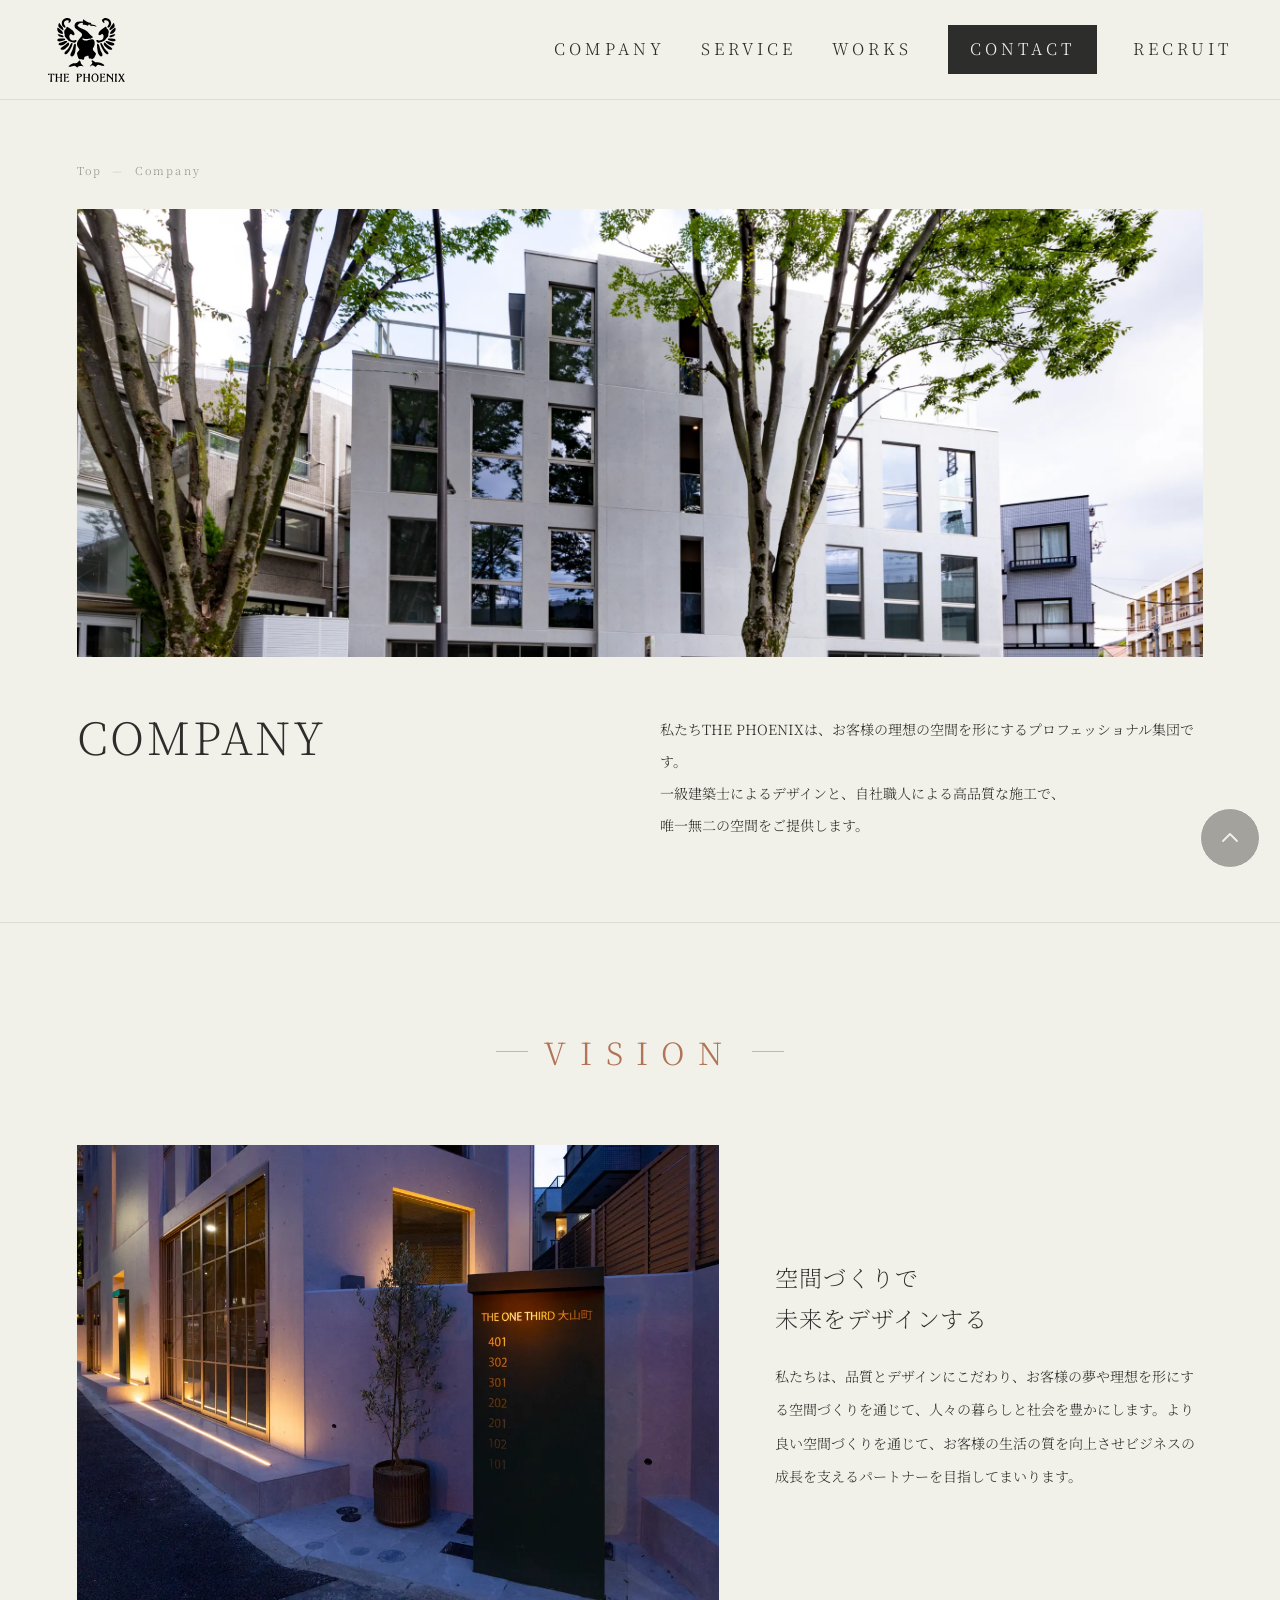
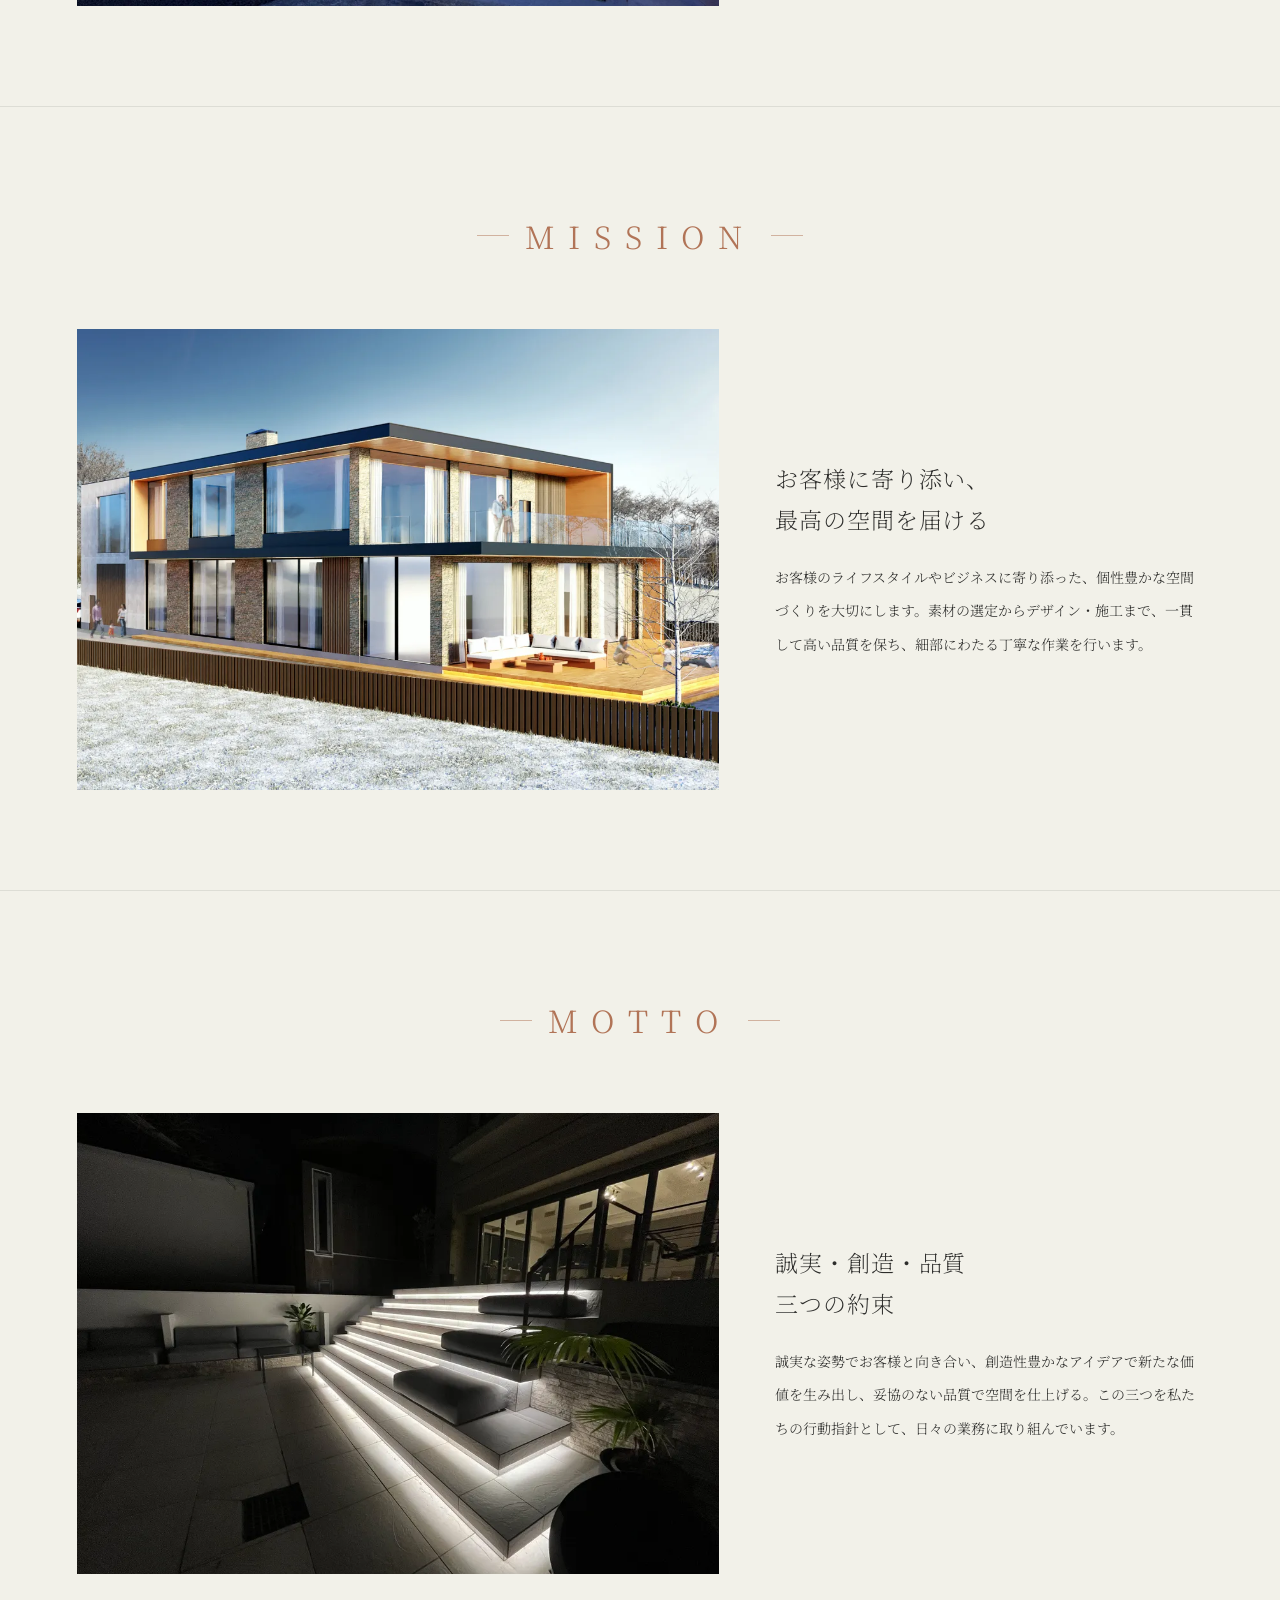
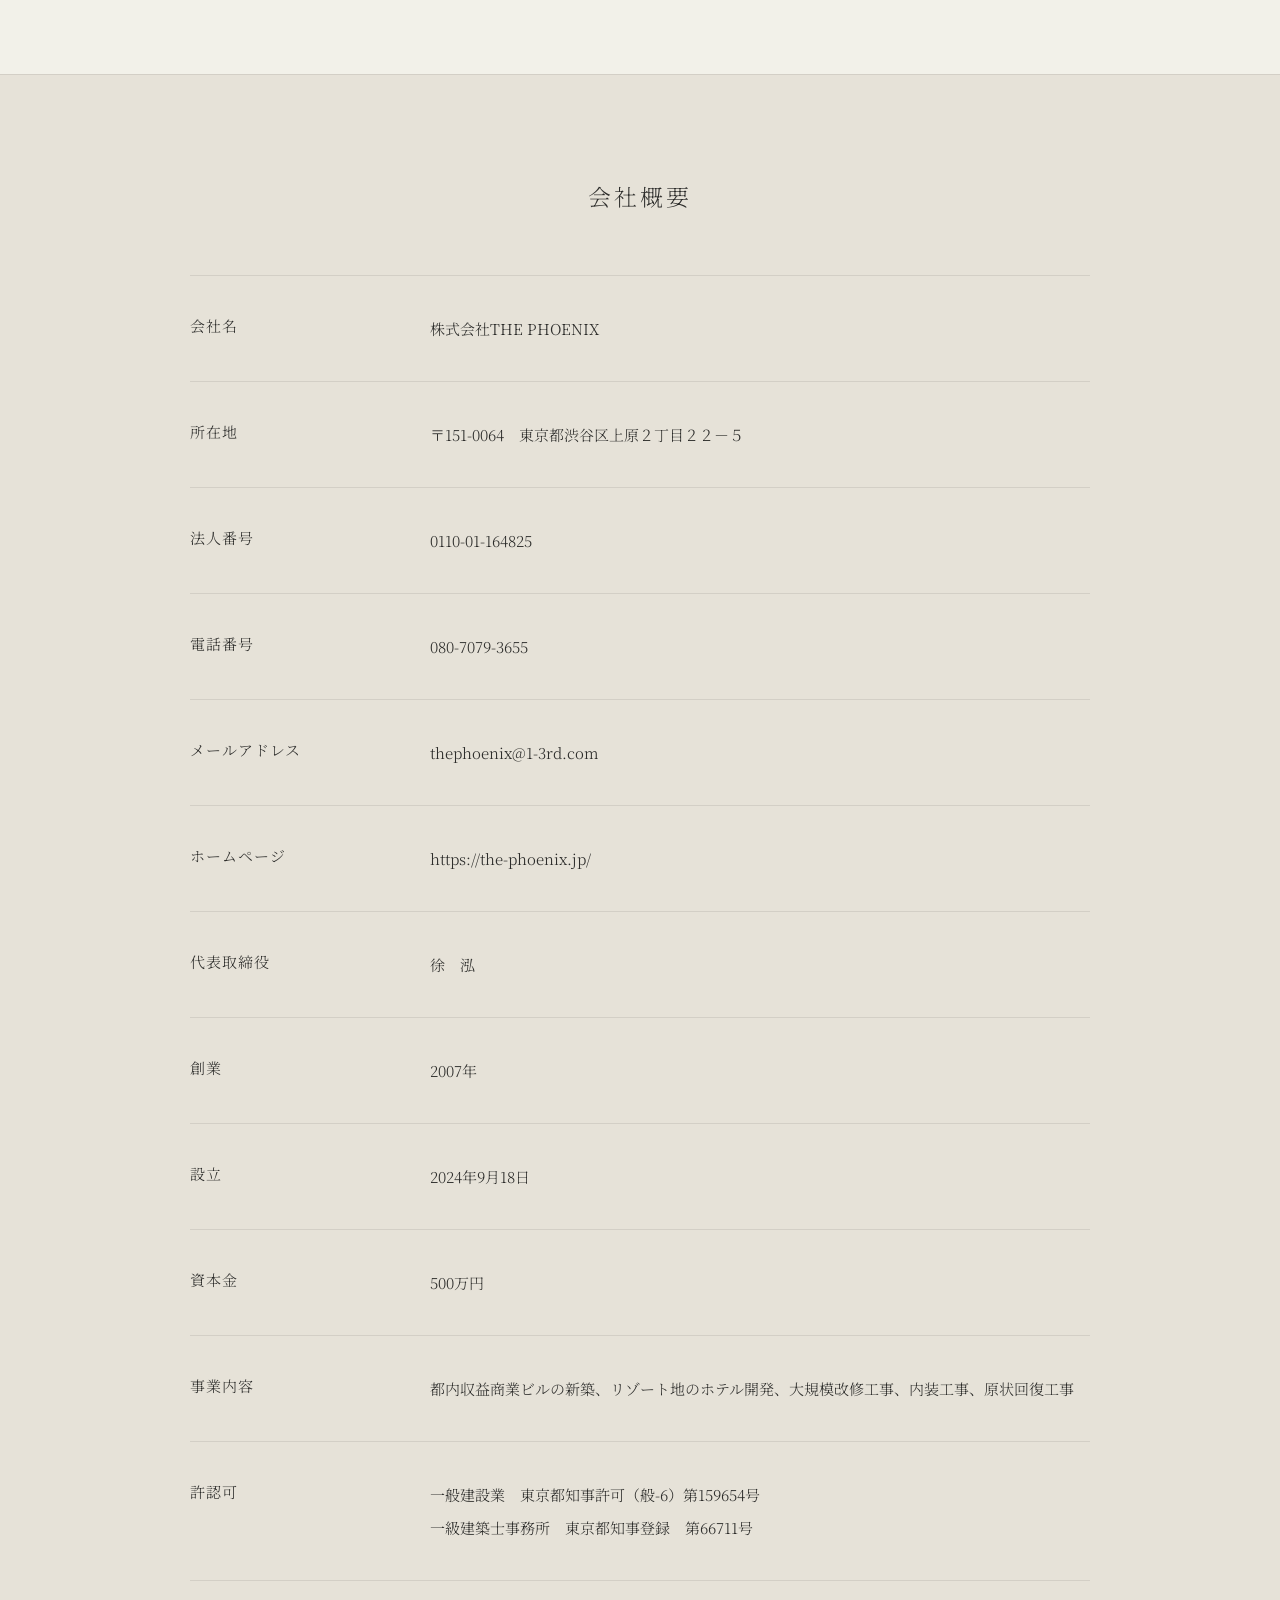
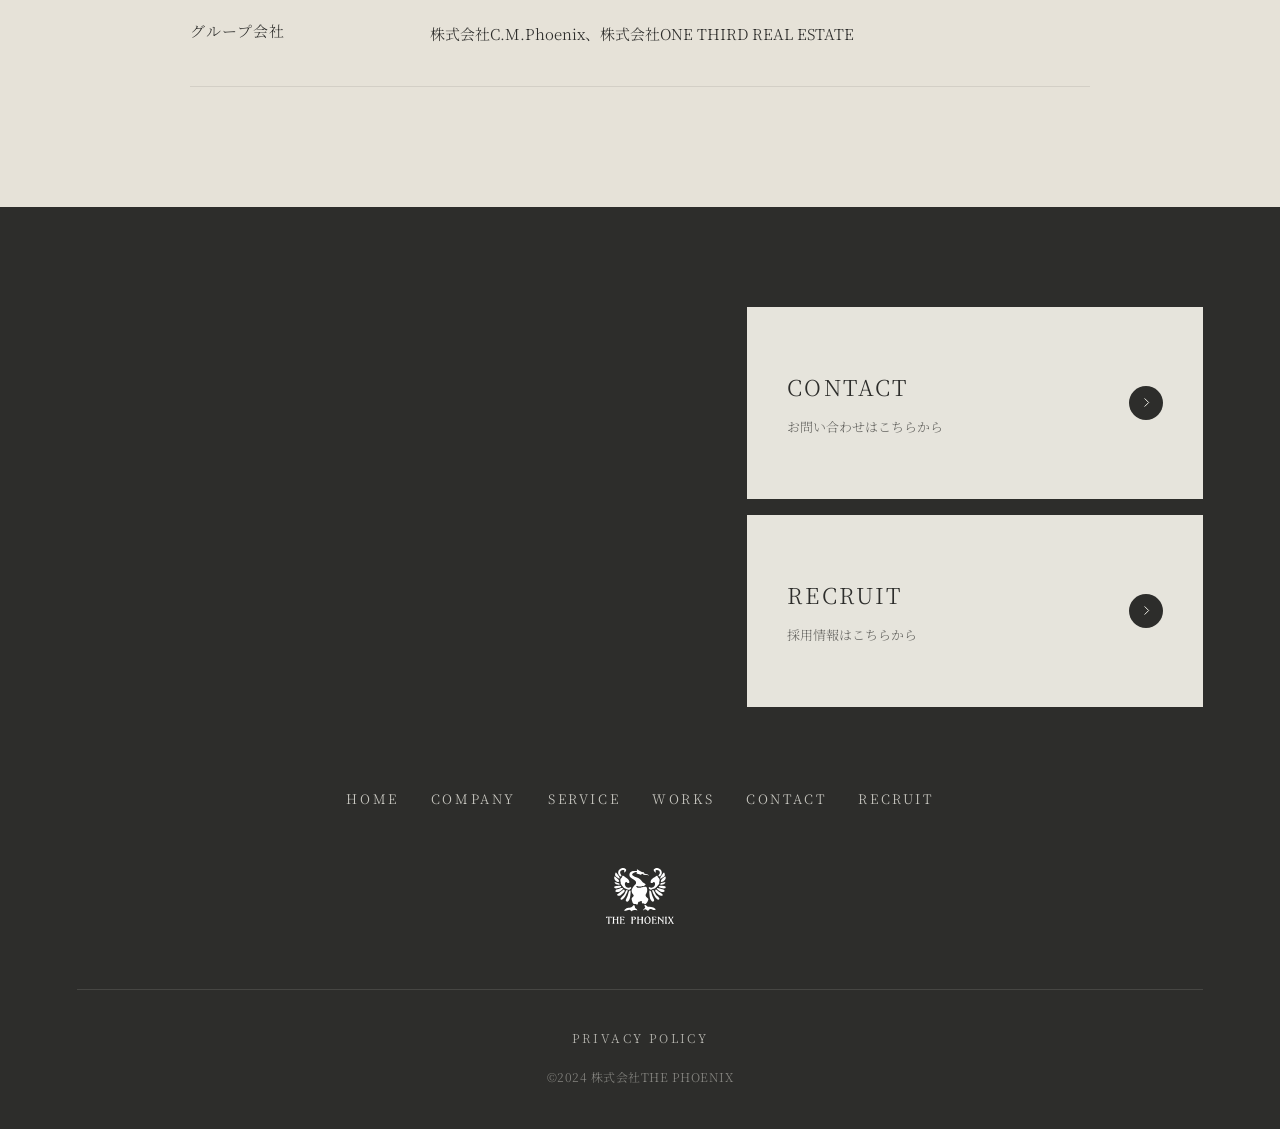
==== commit 9daecb71: "新增響應式細節、Back to top 按鈕，字型與版面微調 - RWD：990/768/480px 三個斷點逐項調整（hero 圖片全版、about-row 欄寬、   service-photo " ====
--- a/company.html
+++ b/company.html
@@ -213,6 +213,10 @@
   </div>
 </footer>
 
+  <button class="back-to-top" id="back-to-top" aria-label="ページトップへ戻る">
+    <svg viewBox="0 0 24 24"><path d="M5 15l7-7 7 7"/></svg>
+  </button>
+
   <script src="assets/js/common.js"></script>
 </body>
 </html>
--- a/assets/css/style.css
+++ b/assets/css/style.css
@@ -444,12 +444,16 @@
       color: rgba(255,255,255,0.52);
       line-height: 1.8;
       letter-spacing: 0.02em;
+      max-height: 0;
       opacity: 0;
       transform: translateY(10px);
-      transition: opacity 0.45s ease, transform 0.45s ease;
-    }
-
-    .service-photo:hover .service-photo-desc {
+      overflow: hidden;
+      transition: max-height 1.2s ease-in-out, opacity 1.2s ease-in-out, transform 1.2s ease-in-out;
+    }
+
+    .service-photo:hover .service-photo-desc,
+    .service-photo.active .service-photo-desc {
+      max-height: 140px;
       opacity: 1;
       transform: translateY(0);
     }
@@ -2940,6 +2944,41 @@
 }
 
 /* ============================================================
+   BACK TO TOP（全站共用，2026-07-08）
+   ============================================================ */
+.back-to-top {
+  position: fixed;
+  right: 20px;
+  bottom: 32px;
+  z-index: 90;
+  width: 60px;
+  height: 60px;
+  border-radius: 50%;
+  background: var(--graphite);
+  border: 1px solid #FFF;
+  display: flex;
+  align-items: center;
+  justify-content: center;
+  cursor: pointer;
+  opacity: 0.4;
+  transition: opacity 0.3s ease;
+}
+
+.back-to-top:hover {
+  opacity: 1;
+}
+
+.back-to-top svg {
+  width: 24px;
+  height: 24px;
+  fill: none;
+  stroke: var(--milk);
+  stroke-width: 1.8;
+  stroke-linecap: round;
+  stroke-linejoin: round;
+}
+
+/* ============================================================
    RESPONSIVE — 斷點 990px（2026-07-08 起逐頁加入）
    ============================================================ */
 
@@ -3228,4 +3267,37 @@
   .job-label {
     font-size: 17px;
   }
+
+  /* ── COMPANY / SERVICE / WORKS / CONTACT / RECRUIT（共用，首頁沒有此元素） ── */
+  .breadcrumb {
+    display: none;
+  }
+
+  .page-hero-photo {
+    width: calc(100% + 12vw);
+    margin-left: -6vw;
+    margin-right: -6vw;
+  }
+
+  .page-hero {
+    padding-top: 100px;
+  }
+
+  /* ── COMPANY ── */
+  .about-row {
+    grid-template-columns: 110px 1fr;
+    gap: 16px;
+  }
 }
+
+/* ============================================================
+   RESPONSIVE — 斷點 480px（2026-07-08 起逐頁加入）
+   ============================================================ */
+@media (max-width: 480px) {
+
+  /* ── COMPANY / SERVICE / WORKS / CONTACT / RECRUIT（共用，首頁沒有此元素） ── */
+  .page-hero-photo {
+    height: auto;
+    aspect-ratio: 3 / 4;
+  }
+}
